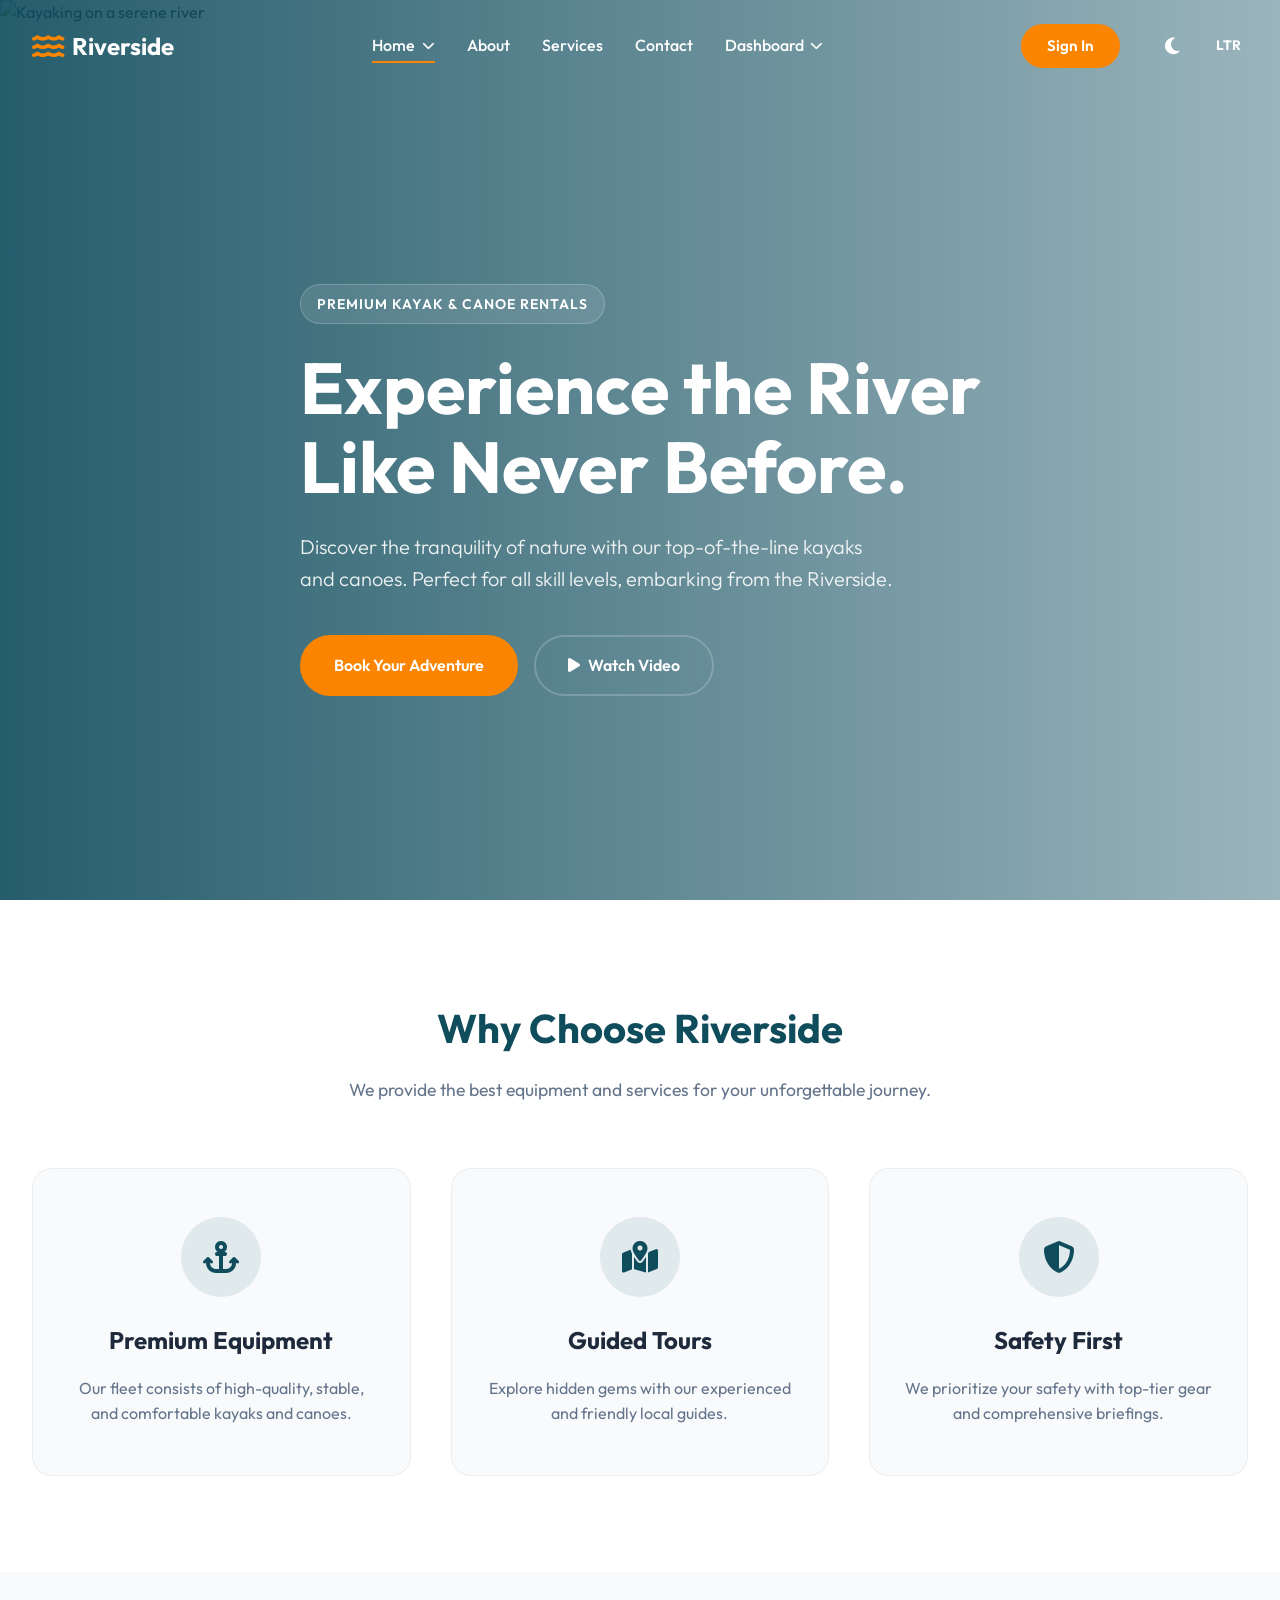
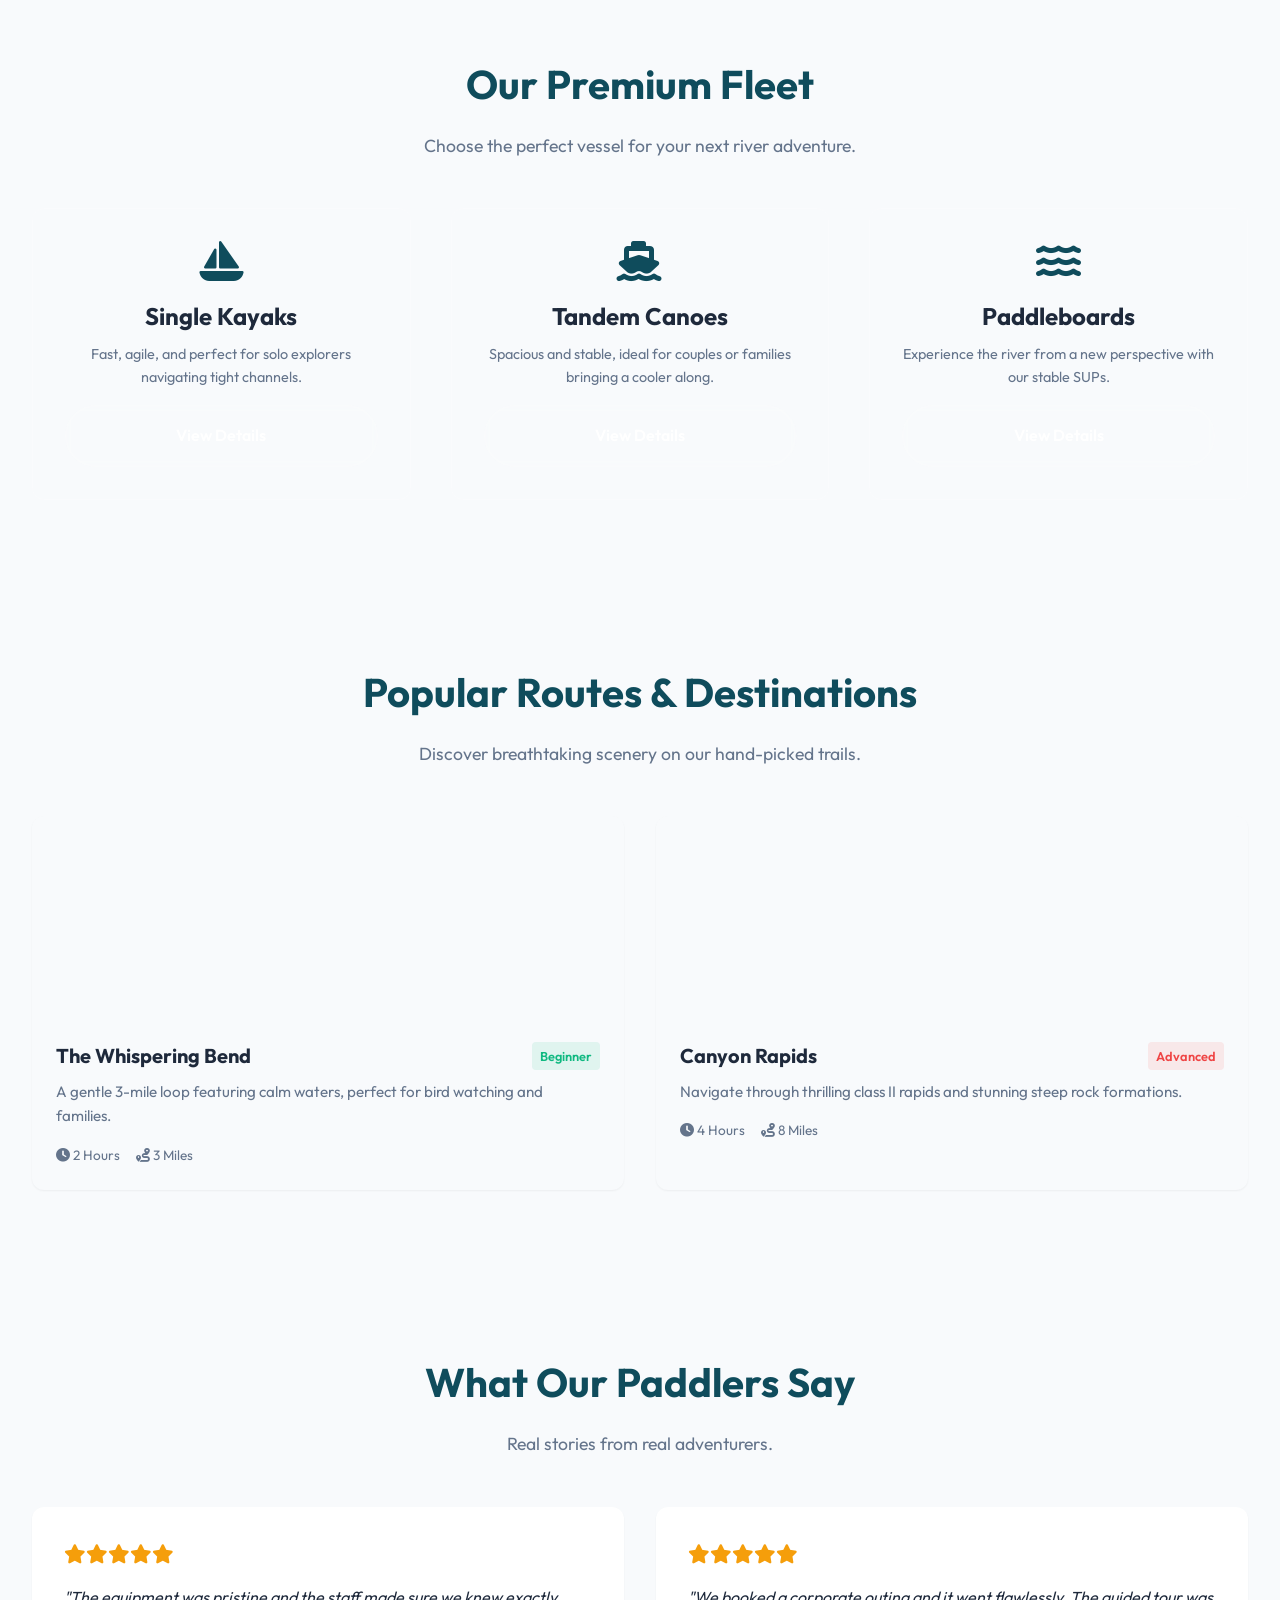
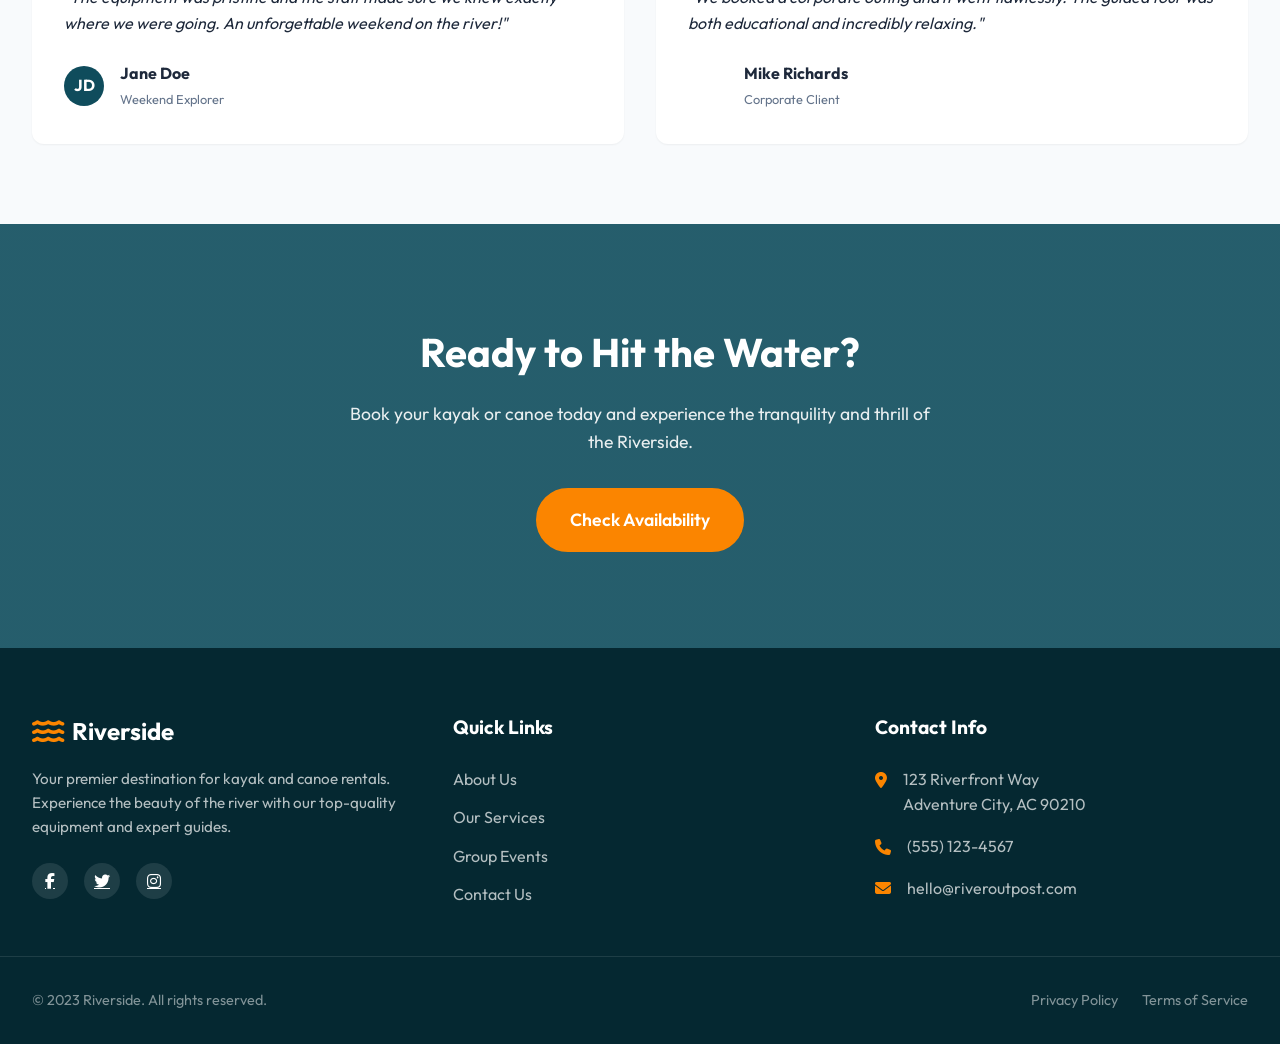
==== index.html @ c505bf32 "Initial commit: Kayak and Canoe Rental website" ====
<!DOCTYPE html>
<html lang="en" dir="ltr" data-theme="light">

<head>
    <meta charset="UTF-8">
    <link rel="icon" href="data:image/svg+xml,<svg xmlns=%22http://www.w3.org/2000/svg%22 viewBox=%220 0 100 100%22><text y=%22.9em%22 font-size=%2290%22>🌊</text></svg>">
    <meta name="viewport" content="width=device-width, initial-scale=1.0">
    <title>Kayak & Canoe Rental | Riverside</title>
    <meta name="description"
        content="Experience the river like never before. Premium kayak and canoe rentals for all skill levels at Riverside.">
    <link rel="preconnect" href="https://fonts.googleapis.com">
    <link rel="preconnect" href="https://fonts.gstatic.com" crossorigin>
    <link href="https://fonts.googleapis.com/css2?family=Outfit:wght@300;400;500;600;700&display=swap" rel="stylesheet">
    <link rel="stylesheet" href="https://cdnjs.cloudflare.com/ajax/libs/font-awesome/6.4.0/css/all.min.css">
    <link rel="stylesheet" href="styles.css">
</head>

<body>
    <header class="header">
        <div class="container header-container">
            <a href="#" class="logo">
                <i class="fa-solid fa-water"></i>
                Riverside
            </a>

            <nav class="navbar">
                <ul class="nav-list">
                    <li class="nav-item has-dropdown">
                        <a href="index.html" class="nav-link">Home <i class="fa-solid fa-chevron-down"></i></a>
                        <ul class="dropdown-menu">
                            <li><a href="index.html" class="dropdown-link">Home 1</a></li>
                            <li><a href="home2.html" class="dropdown-link">Home 2</a></li>
                        </ul>
                    </li>
                    <li class="nav-item"><a href="about.html" class="nav-link">About</a></li>
                    <li class="nav-item"><a href="services.html" class="nav-link">Services</a></li>
                    <li class="nav-item"><a href="#" class="nav-link">Contact</a></li>
                    <li class="nav-item has-dropdown">
                        <a href="#" class="nav-link">Dashboard <i class="fa-solid fa-chevron-down"></i></a>
                        <ul class="dropdown-menu">
                            <li><a href="user-dashboard.html" class="dropdown-link">User Dashboard</a></li>
                            <li><a href="admin-dashboard.html" class="dropdown-link">Admin Dashboard</a></li>
                        </ul>
                    </li>
                </ul>
            </nav>

            <div class="header-actions">
                <a href="login.html" class="btn btn-primary nav-login-btn">Sign In</a>
                <button id="theme-toggle-btn" class="icon-btn" aria-label="Toggle Theme">
                    <i class="fa-solid fa-moon"></i>
                </button>
                <button id="lang-toggle" class="icon-btn" aria-label="Toggle LTR/RTL">
                    <i class="fa-solid fa-globe"></i>
                </button>
                <button class="menu-btn" aria-label="Open menu">
                    <i class="fa-solid fa-bars"></i>
                </button>
            </div>
        </div>
    </header>

    <!-- Mobile Nav Overlay -->
    <div class="mobile-nav-overlay" id="mobile-nav-overlay">
        <ul class="mobile-nav-list">
            <li class="mobile-nav-item">
                <a href="index.html" class="mobile-nav-link">Home</a>
                <ul class="mobile-dropdown">
                    <li><a href="index.html" class="mobile-dropdown-link">Home 1</a></li>
                    <li><a href="home2.html" class="mobile-dropdown-link">Home 2</a></li>
                </ul>
            </li>
            <li class="mobile-nav-item"><a href="about.html" class="mobile-nav-link">About</a></li>
            <li class="mobile-nav-item"><a href="services.html" class="mobile-nav-link">Services</a></li>
            <li class="mobile-nav-item"><a href="contact.html" class="mobile-nav-link">Contact</a></li>
            <li class="mobile-nav-item">
                <a href="#" class="mobile-nav-link">Dashboard</a>
                <ul class="mobile-dropdown">
                    <li><a href="user-dashboard.html" class="mobile-dropdown-link">User Dashboard</a></li>
                    <li><a href="admin-dashboard.html" class="mobile-dropdown-link">Admin Dashboard</a></li>
                </ul>
            </li>
        </ul>
        <div class="mobile-nav-cta">
            <a href="login.html" class="btn btn-primary"><i class="fa-solid fa-right-to-bracket"></i> Sign In</a>
            
        </div>
    </div>

    <main>
        <section class="hero">
            <div class="hero-bg">
                <img src="https://images.unsplash.com/photo-1578940695359-2dd6aff3eb84?w=900&auto=format&fit=crop&q=60&ixlib=rb-4.1.0&ixid=M3wxMjA3fDB8MHxzZWFyY2h8Mnx8S2F5YWtpbmclMjBvbiUyMGElMjBzZXJlbmUlMjByaXZlcnxlbnwwfHwwfHx8MA%3D%3D=rb-4.0.3&auto=format&fit=crop&w=1920&q=80"
                    alt="Kayaking on a serene river">
                <div class="hero-overlay"></div>
            </div>
            <div class="container hero-content">
                <span class="badge">Premium Kayak & Canoe Rentals</span>
                <h1 class="hero-title">Experience the River<br>Like Never Before.</h1>
                <p class="hero-description">Discover the tranquility of nature with our top-of-the-line kayaks and
                    canoes. Perfect for all skill levels, embarking from the Riverside.</p>
                <div class="hero-buttons">
                    <a href="#" class="btn btn-primary">Book Your Adventure</a>
                    <a href="#" class="btn btn-secondary"><i class="fa-solid fa-play"></i> Watch Video</a>
                </div>
            </div>
        </section>

        <!-- Features/Services Section -->
        <section class="features">
            <div class="container">
                <div class="section-header">
                    <h2>Why Choose Riverside</h2>
                    <p>We provide the best equipment and services for your unforgettable journey.</p>
                </div>
                <div class="feature-grid">
                    <div class="feature-card">
                        <div class="feature-icon"><i class="fa-solid fa-anchor"></i></div>
                        <h3>Premium Equipment</h3>
                        <p>Our fleet consists of high-quality, stable, and comfortable kayaks and canoes.</p>
                    </div>
                    <div class="feature-card">
                        <div class="feature-icon"><i class="fa-solid fa-map-location-dot"></i></div>
                        <h3>Guided Tours</h3>
                        <p>Explore hidden gems with our experienced and friendly local guides.</p>
                    </div>
                    <div class="feature-card">
                        <div class="feature-icon"><i class="fa-solid fa-shield-halved"></i></div>
                        <h3>Safety First</h3>
                        <p>We prioritize your safety with top-tier gear and comprehensive briefings.</p>
                    </div>
                </div>
            </div>
        </section>

        <!-- Section 3: Fleet Showcase -->
        <section class="fleet-showcase" style="padding: 5rem 0; background-color: var(--bg-color);">
            <div class="container">
                <div class="section-header" style="text-align: center; margin-bottom: 3rem;">
                    <h2>Our Premium Fleet</h2>
                    <p style="color: var(--text-light);">Choose the perfect vessel for your next river adventure.</p>
                </div>
                <div class="feature-grid" style="grid-template-columns: repeat(auto-fit, minmax(280px, 1fr));">
                    <div class="feature-card" style="padding: 2rem; border-radius: 12px; border: 1px solid var(--glass-border); text-align: center;">
                        <i class="fa-solid fa-sailboat" style="font-size: 2.5rem; color: var(--primary-color); margin-bottom: 1rem;"></i>
                        <h3 style="margin-bottom: 0.5rem;">Single Kayaks</h3>
                        <p style="color: var(--text-light); margin-bottom: 1rem; font-size: 0.9rem;">Fast, agile, and perfect for solo explorers navigating tight channels.</p>
                        <a href="#" class="btn btn-secondary" style="width: 100%;">View Details</a>
                    </div>
                    <div class="feature-card" style="padding: 2rem; border-radius: 12px; border: 1px solid var(--glass-border); text-align: center;">
                        <i class="fa-solid fa-ship" style="font-size: 2.5rem; color: var(--primary-color); margin-bottom: 1rem;"></i>
                        <h3 style="margin-bottom: 0.5rem;">Tandem Canoes</h3>
                        <p style="color: var(--text-light); margin-bottom: 1rem; font-size: 0.9rem;">Spacious and stable, ideal for couples or families bringing a cooler along.</p>
                        <a href="#" class="btn btn-secondary" style="width: 100%;">View Details</a>
                    </div>
                    <div class="feature-card" style="padding: 2rem; border-radius: 12px; border: 1px solid var(--glass-border); text-align: center;">
                        <i class="fa-solid fa-water" style="font-size: 2.5rem; color: var(--primary-color); margin-bottom: 1rem;"></i>
                        <h3 style="margin-bottom: 0.5rem;">Paddleboards</h3>
                        <p style="color: var(--text-light); margin-bottom: 1rem; font-size: 0.9rem;">Experience the river from a new perspective with our stable SUPs.</p>
                        <a href="#" class="btn btn-secondary" style="width: 100%;">View Details</a>
                    </div>
                </div>
            </div>
        </section>

        <!-- Section 4: Popular Routes -->
        <section class="popular-routes" style="padding: 5rem 0;">
            <div class="container">
                <div class="section-header" style="text-align: center; margin-bottom: 3rem;">
                    <h2>Popular Routes & Destinations</h2>
                    <p style="color: var(--text-light);">Discover breathtaking scenery on our hand-picked trails.</p>
                </div>
                <div style="display: grid; grid-template-columns: repeat(auto-fit, minmax(300px, 1fr)); gap: 2rem;">
                    <div style="border-radius: 12px; overflow: hidden; box-shadow: var(--shadow-sm); transition: transform 0.3s; background: var(--bg-color);">
                        <div style="height: 200px; background: url('https://images.unsplash.com/photo-1501785888041-af3ef285b470?ixlib=rb-4.0.3&auto=format&fit=crop&w=800&q=80') center/cover;"></div>
                        <div style="padding: 1.5rem;">
                            <div style="display: flex; justify-content: space-between; align-items: center; margin-bottom: 0.5rem;">
                                <h3 style="font-size: 1.25rem;">The Whispering Bend</h3>
                                <span style="background: rgba(16, 185, 129, 0.1); color: #10b981; padding: 0.25rem 0.5rem; border-radius: 4px; font-size: 0.8rem; font-weight: 600;">Beginner</span>
                            </div>
                            <p style="color: var(--text-light); font-size: 0.95rem; margin-bottom: 1rem;">A gentle 3-mile loop featuring calm waters, perfect for bird watching and families.</p>
                            <div style="display: flex; gap: 1rem; font-size: 0.85rem; color: var(--text-light);">
                                <span><i class="fa-solid fa-clock"></i> 2 Hours</span>
                                <span><i class="fa-solid fa-route"></i> 3 Miles</span>
                            </div>
                        </div>
                    </div>
                    <div style="border-radius: 12px; overflow: hidden; box-shadow: var(--shadow-sm); transition: transform 0.3s; background: var(--bg-color);">
                        <div style="height: 200px; background: url('https://images.unsplash.com/photo-1544198365-f5d60b6d8190?ixlib=rb-4.0.3&auto=format&fit=crop&w=800&q=80') center/cover;"></div>
                        <div style="padding: 1.5rem;">
                            <div style="display: flex; justify-content: space-between; align-items: center; margin-bottom: 0.5rem;">
                                <h3 style="font-size: 1.25rem;">Canyon Rapids</h3>
                                <span style="background: rgba(239, 68, 68, 0.1); color: #ef4444; padding: 0.25rem 0.5rem; border-radius: 4px; font-size: 0.8rem; font-weight: 600;">Advanced</span>
                            </div>
                            <p style="color: var(--text-light); font-size: 0.95rem; margin-bottom: 1rem;">Navigate through thrilling class II rapids and stunning steep rock formations.</p>
                            <div style="display: flex; gap: 1rem; font-size: 0.85rem; color: var(--text-light);">
                                <span><i class="fa-solid fa-clock"></i> 4 Hours</span>
                                <span><i class="fa-solid fa-route"></i> 8 Miles</span>
                            </div>
                        </div>
                    </div>
                </div>
            </div>
        </section>

        <!-- Section 5: Customer Testimonials -->
        <section class="testimonials" style="padding: 5rem 0; background-color: var(--bg-color);">
            <div class="container">
                <div class="section-header" style="text-align: center; margin-bottom: 3rem;">
                    <h2>What Our Paddlers Say</h2>
                    <p style="color: var(--text-light);">Real stories from real adventurers.</p>
                </div>
                <div style="display: grid; grid-template-columns: repeat(auto-fit, minmax(300px, 1fr)); gap: 2rem;">
                    <div style="padding: 2rem; background: var(--card-bg); border-radius: 12px; box-shadow: var(--shadow-sm);">
                        <div style="color: #f59e0b; margin-bottom: 1rem; font-size: 1.2rem;">
                            <i class="fa-solid fa-star"></i><i class="fa-solid fa-star"></i><i class="fa-solid fa-star"></i><i class="fa-solid fa-star"></i><i class="fa-solid fa-star"></i>
                        </div>
                        <p style="font-style: italic; color: var(--text-dark); margin-bottom: 1.5rem;">"The equipment was pristine and the staff made sure we knew exactly where we were going. An unforgettable weekend on the river!"</p>
                        <div style="display: flex; align-items: center; gap: 1rem;">
                            <div style="width: 40px; height: 40px; border-radius: 50%; background: var(--primary-color); display: flex; align-items: center; justify-content: center; color: white; font-weight: bold;">JD</div>
                            <div>
                                <h4 style="font-size: 1rem; margin: 0;">Jane Doe</h4>
                                <span style="font-size: 0.8rem; color: var(--text-light);">Weekend Explorer</span>
                            </div>
                        </div>
                    </div>
                    <div style="padding: 2rem; background: var(--card-bg); border-radius: 12px; box-shadow: var(--shadow-sm);">
                        <div style="color: #f59e0b; margin-bottom: 1rem; font-size: 1.2rem;">
                            <i class="fa-solid fa-star"></i><i class="fa-solid fa-star"></i><i class="fa-solid fa-star"></i><i class="fa-solid fa-star"></i><i class="fa-solid fa-star"></i>
                        </div>
                        <p style="font-style: italic; color: var(--text-dark); margin-bottom: 1.5rem;">"We booked a corporate outing and it went flawlessly. The guided tour was both educational and incredibly relaxing."</p>
                        <div style="display: flex; align-items: center; gap: 1rem;">
                            <div style="width: 40px; height: 40px; border-radius: 50%; background: var(--secondary-color); display: flex; align-items: center; justify-content: center; color: white; font-weight: bold;">MR</div>
                            <div>
                                <h4 style="font-size: 1rem; margin: 0;">Mike Richards</h4>
                                <span style="font-size: 0.8rem; color: var(--text-light);">Corporate Client</span>
                            </div>
                        </div>
                    </div>
                </div>
            </div>
        </section>

        <!-- Section 6: Final CTA -->
        <section class="final-cta" style="padding: 6rem 0; text-align: center; background: linear-gradient(rgba(15, 76, 92, 0.9), rgba(15, 76, 92, 0.9)), url('https://images.unsplash.com/photo-1544252636-23b56f2eabcb?ixlib=rb-4.0.3') center/cover; color: white;">
            <div class="container">
                <h2 style="font-size: 2.5rem; margin-bottom: 1rem; color: white;">Ready to Hit the Water?</h2>
                <p style="font-size: 1.1rem; opacity: 0.9; margin-bottom: 2rem; max-width: 600px; margin-left: auto; margin-right: auto;">Book your kayak or canoe today and experience the tranquility and thrill of the Riverside.</p>
                <a href="#" class="btn btn-primary" style="font-size: 1.1rem; padding: 1rem 2rem;">Check Availability</a>
            </div>
        </section>
    </main>

    <!-- Footer -->
    <footer style="background-color: var(--primary-dark); color: var(--white); padding: 4rem 0 2rem; margin-top: auto;">
        <div class="container" style="display: grid; grid-template-columns: repeat(auto-fit, minmax(250px, 1fr)); gap: 3rem; margin-bottom: 3rem;">
            <div>
                <a href="index.html" class="logo" style="color: var(--white); margin-bottom: 1rem; display: inline-flex;">
                    <i class="fa-solid fa-water"></i>
                    Riverside
                </a>
                <p style="color: rgba(255,255,255,0.7); font-size: 0.95rem; margin-bottom: 1.5rem; line-height: 1.6;">Your premier destination for kayak and canoe rentals. Experience the beauty of the river with our top-quality equipment and expert guides.</p>
                <div style="display: flex; gap: 1rem;">
                    <a href="#" style="color: var(--white); width: 36px; height: 36px; border-radius: 50%; background: rgba(255,255,255,0.1); display: flex; align-items: center; justify-content: center; transition: all 0.3s;"><i class="fa-brands fa-facebook-f"></i></a>
                    <a href="#" style="color: var(--white); width: 36px; height: 36px; border-radius: 50%; background: rgba(255,255,255,0.1); display: flex; align-items: center; justify-content: center; transition: all 0.3s;"><i class="fa-brands fa-twitter"></i></a>
                    <a href="#" style="color: var(--white); width: 36px; height: 36px; border-radius: 50%; background: rgba(255,255,255,0.1); display: flex; align-items: center; justify-content: center; transition: all 0.3s;"><i class="fa-brands fa-instagram"></i></a>
                </div>
            </div>
            
            <div>
                <h4 style="font-size: 1.2rem; margin-bottom: 1.5rem; color: var(--white);">Quick Links</h4>
                <ul style="list-style: none; padding: 0; margin: 0; display: flex; flex-direction: column; gap: 0.8rem;">
                    <li><a href="about.html" style="color: rgba(255,255,255,0.7); text-decoration: none; transition: color 0.3s;">About Us</a></li>
                    <li><a href="services.html" style="color: rgba(255,255,255,0.7); text-decoration: none; transition: color 0.3s;">Our Services</a></li>
                    <li><a href="home2.html" style="color: rgba(255,255,255,0.7); text-decoration: none; transition: color 0.3s;">Group Events</a></li>
                    <li><a href="contact.html" style="color: rgba(255,255,255,0.7); text-decoration: none; transition: color 0.3s;">Contact Us</a></li>
                </ul>
            </div>
            
            <div>
                <h4 style="font-size: 1.2rem; margin-bottom: 1.5rem; color: var(--white);">Contact Info</h4>
                <ul style="list-style: none; padding: 0; margin: 0; display: flex; flex-direction: column; gap: 1rem;">
                    <li style="display: flex; gap: 1rem; color: rgba(255,255,255,0.7); align-items: flex-start;">
                        <i class="fa-solid fa-location-dot" style="margin-top: 0.3rem; color: var(--accent-color);"></i>
                        <span>123 Riverfront Way<br>Adventure City, AC 90210</span>
                    </li>
                    <li style="display: flex; gap: 1rem; color: rgba(255,255,255,0.7); align-items: center;">
                        <i class="fa-solid fa-phone" style="color: var(--accent-color);"></i>
                        <span>(555) 123-4567</span>
                    </li>
                    <li style="display: flex; gap: 1rem; color: rgba(255,255,255,0.7); align-items: center;">
                        <i class="fa-solid fa-envelope" style="color: var(--accent-color);"></i>
                        <span>hello@riveroutpost.com</span>
                    </li>
                </ul>
            </div>
        </div>
        
        <div style="border-top: 1px solid rgba(255,255,255,0.1); padding-top: 2rem; text-align: center; color: rgba(255,255,255,0.5); font-size: 0.9rem;">
            <div class="container" style="display: flex; flex-wrap: wrap; justify-content: space-between; align-items: center; gap: 1rem;">
                <p style="margin: 0;">&copy; 2023 Riverside. All rights reserved.</p>
                <div style="display: flex; gap: 1.5rem;">
                    <a href="#" style="color: rgba(255,255,255,0.5); text-decoration: none;">Privacy Policy</a>
                    <a href="#" style="color: rgba(255,255,255,0.5); text-decoration: none;">Terms of Service</a>
                </div>
            </div>
        </div>
    </footer>

    <script src="script.js"></script>
</body>

</html>
---- styles.css ----
:root {
    --primary-color: #0f4c5c;
    --primary-dark: #052831;
    --primary-light: #16697a;
    --accent-color: #fb8500;
    --accent-hover: #ffb703;
    --text-dark: #1e293b;
    --text-light: #64748b;
    --bg-color: #f8fafc;
    --card-bg: #ffffff;
    --white: #ffffff;
    --glass-bg: rgba(255, 255, 255, 0.1);
    --glass-border: rgba(255, 255, 255, 0.2);
    --shadow-sm: 0 1px 2px 0 rgba(0, 0, 0, 0.05);
    --shadow-md: 0 4px 6px -1px rgba(0, 0, 0, 0.1), 0 2px 4px -1px rgba(0, 0, 0, 0.06);
    --shadow-lg: 0 10px 15px -3px rgba(0, 0, 0, 0.1), 0 4px 6px -2px rgba(0, 0, 0, 0.05);
    --transition: all 0.3s cubic-bezier(0.4, 0, 0.2, 1);
}

[data-theme="dark"] {
    --primary-color: #0a192f;
    --primary-dark: #061021;
    --primary-light: #112240;
    --accent-color: #fb8500;
    --accent-hover: #ffb703;
    --text-dark: #ccd6f6;
    --text-light: #8892b0;
    --bg-color: #020c1b;
    --card-bg: #112240;
    --white: #ffffff;
    --glass-bg: rgba(255, 255, 255, 0.1);
    --glass-border: rgba(255, 255, 255, 0.2);
    --shadow-sm: 0 1px 2px 0 rgba(0, 0, 0, 0.5);
    --shadow-md: 0 4px 6px -1px rgba(0, 0, 0, 0.6), 0 2px 4px -1px rgba(0, 0, 0, 0.4);
    --shadow-lg: 0 10px 15px -3px rgba(0, 0, 0, 0.6), 0 4px 6px -2px rgba(0, 0, 0, 0.5);
}

[data-theme="dark"] .btn-primary,
[data-theme="dark"] .btn-secondary,
[data-theme="dark"] .hero h1,
[data-theme="dark"] .hero p,
[data-theme="dark"] .logo,
[data-theme="dark"] .icon-btn,
[data-theme="dark"] .menu-btn,
[data-theme="dark"] .header.scrolled .logo,
[data-theme="dark"] .dash-sidebar .logo,
[data-theme="dark"] footer,
[data-theme="dark"] footer * {
    color: #ffffff !important;
}

[data-theme="dark"] .logo i {
    color: var(--accent-color) !important;
}

[data-theme="dark"] .btn-primary {
    background-color: var(--accent-color);
    border-color: var(--accent-color);
}

[data-theme="dark"] .dash-nav-link.active,
[data-theme="dark"] .dash-nav-link:hover {
    color: #ffffff;
}

[data-theme="dark"] input,
[data-theme="dark"] select,
[data-theme="dark"] textarea {
    background-color: #020c1b;
    color: #ccd6f6;
    border: 1px solid rgba(255, 255, 255, 0.1);
}

[data-theme="dark"] h1,
[data-theme="dark"] h2,
[data-theme="dark"] h3,
[data-theme="dark"] h4,
[data-theme="dark"] h5,
[data-theme="dark"] h6 {
    color: #ffffff !important;
}

[data-theme="dark"] .header.scrolled,
[data-theme="dark"] .header.dash-header {
    background: var(--card-bg);
    border-bottom: 1px solid var(--glass-border);
}

[data-theme="dark"] .header.scrolled .nav-link,
[data-theme="dark"] .header.scrolled .icon-btn,
[data-theme="dark"] .header.scrolled .menu-btn,
[data-theme="dark"] .header.dash-header .icon-btn,
[data-theme="dark"] .header.dash-header .menu-btn {
    color: var(--text-dark);
}

[data-theme="dark"] .dropdown-menu {
    background: #112240;
    border: 1px solid rgba(255, 255, 255, 0.1);
}

[data-theme="dark"] .dropdown-link {
    color: #ccd6f6;
}

[data-theme="dark"] .dropdown-link:hover,
[data-theme="dark"] .dropdown-link.active {
    background-color: rgba(255, 255, 255, 0.1);
    color: #ffffff;
}

[data-theme="dark"] .mobile-nav-overlay {
    background-color: rgba(2, 12, 27, 0.98);
}

[data-theme="dark"] .dash-sidebar {
    background-color: #112240;
    border-right: 1px solid rgba(255, 255, 255, 0.1);
}

[data-theme="dark"] .dash-nav-link {
    color: #8892b0;
}

[data-theme="dark"] .dash-card {
    border-color: rgba(255, 255, 255, 0.1);
}

/* ---- Dark mode contrast fixes ---- */

/* Sidebar nav links: boost from #8892b0 to a more legible #a8b4cc */
[data-theme="dark"] .dash-nav-link {
    color: #a8b4cc;
}

/* KPI header labels and trend text: boost from #8892b0 */
[data-theme="dark"] .kpi-header {
    color: #a8b4cc;
}
[data-theme="dark"] .kpi-trend {
    color: #a8b4cc;
}

/* Badges: stronger background + bolder text colour in dark */
[data-theme="dark"] .badge-success {
    background: rgba(16, 185, 129, 0.2);
    color: #34d399;   /* lighter emerald for better contrast on #112240 */
}
[data-theme="dark"] .badge-warning {
    background: rgba(245, 158, 11, 0.2);
    color: #fbbf24;   /* lighter amber */
}

/* Table header text: boost from #8892b0 */
[data-theme="dark"] .dash-table th {
    color: #a8b4cc;
    background-color: rgba(255, 255, 255, 0.06);
}

/* Table cell text: ensure body cells are clearly legible */
[data-theme="dark"] .dash-table td {
    color: #ccd6f6;
}

/* Card header divider border: invisible rgba(0,0,0,0.05) → visible */
[data-theme="dark"] .dash-card-header {
    border-bottom-color: rgba(255, 255, 255, 0.12);
}

/* Dash card title in dark */
[data-theme="dark"] .dash-card-title {
    color: #ccd6f6;
}

/* btn-secondary border in dash-wrapper (currently rgba(0,0,0,0.2) = invisible) */
[data-theme="dark"] .dash-wrapper .btn-secondary {
    color: #ccd6f6 !important;
    border-color: rgba(255, 255, 255, 0.3) !important;
}

/* Input borders: make them more visible */
[data-theme="dark"] input,
[data-theme="dark"] select,
[data-theme="dark"] textarea {
    border-color: rgba(255, 255, 255, 0.2) !important;
}
[data-theme="dark"] input::placeholder {
    color: #6b7fa3;
}

/* KPI icon backgrounds: boost so icon colour pops in dark */
[data-theme="dark"] .kpi-icon.blue  { background: rgba(14, 165, 233, 0.2); }
[data-theme="dark"] .kpi-icon.green { background: rgba(16, 185, 129, 0.2); }
[data-theme="dark"] .kpi-icon.orange{ background: rgba(245, 158, 11, 0.2); }
[data-theme="dark"] .kpi-icon.red   { background: rgba(239, 68, 68,  0.2); }

/* Progress track: make it slightly more visible in dark */
[data-theme="dark"] .dash-progress-track {
    background: rgba(255, 255, 255, 0.15);
}

/* Mobile nav overlay links: boost contrast */
[data-theme="dark"] .mobile-nav-link {
    color: #ccd6f6;
}

/* -------------------------------------------------------
   FIX: "Update Status", "Log Maintenance", "View PDF",
   "On Water", section h4 labels, etc. all use
   color: var(--primary-color) inline. In dark mode,
   --primary-color = #0a192f which is near-invisible
   against #112240 card backgrounds.
   Override all such elements inside the dash-wrapper.
   ------------------------------------------------------- */
[data-theme="dark"] .dash-wrapper a[style*="primary-color"],
[data-theme="dark"] .dash-wrapper span[style*="primary-color"],
[data-theme="dark"] .dash-wrapper h4[style*="primary-color"] {
    color: var(--accent-color) !important;
}

/* Also target the "On Water" span which uses --primary-color */
[data-theme="dark"] .dash-table td span[style*="primary-color"] {
    color: #fb8500 !important;
}

/* Fix inventory progress bar fills: background: var(--primary-color)
   becomes #0a192f in dark mode (invisible). Use accent orange instead. */
[data-theme="dark"] .dash-wrapper div[style*="background: var(--primary-color)"] {
    background: var(--accent-color) !important;
}

/* Fix hardcoded #cbd5e1 progress track colour (light grey, invisible in dark) */
[data-theme="dark"] .dash-wrapper div[style*="background: #cbd5e1"] {
    background: rgba(255, 255, 255, 0.15) !important;
}

[data-theme="dark"] .feature-icon {
    background-color: rgba(255, 255, 255, 0.1);
    color: #fb8500;
}

[data-theme="dark"] .feature-card i.fa-solid {
    color: var(--accent-color) !important;
}

[data-theme="dark"] .btn-secondary {
    border-color: rgba(255, 255, 255, 0.5) !important;
}

[data-theme="dark"] .btn-secondary:hover {
    background-color: rgba(255, 255, 255, 0.1) !important;
    border-color: #ffffff !important;
}

[data-theme="dark"] .nav-link {
    color: #ffffff;
}

* {
    margin: 0;
    padding: 0;
    box-sizing: border-box;
    outline: 1px solid transparent;
}

body {
    font-family: 'Outfit', sans-serif;
    background-color: var(--bg-color);
    color: var(--text-dark);
    line-height: 1.6;
    overflow-x: hidden;
}

/* RTL Support */
html[dir="rtl"] {
    text-align: right;
}

html[dir="rtl"] .nav-list {
    flex-direction: row-reverse;
}

html[dir="rtl"] .header-actions {
    margin-left: 0;
    margin-right: auto;
}

html[dir="rtl"] .logo i {
    margin-right: 0;
    margin-left: 0.5rem;
}

html[dir="rtl"] .nav-link i {
    margin-left: 0;
    margin-right: 0.4rem;
}

/* Container */
.container {
    max-width: 1280px;
    margin: 0 auto;
    padding: 0 2rem;
}

/* Header & Navigation */
.header {
    position: fixed;
    top: 0;
    left: 0;
    width: 100%;
    z-index: 1000;
    transition: var(--transition);
    padding: 1.5rem 0;
}

.header.scrolled {
    background: rgba(255, 255, 255, 0.95);
    backdrop-filter: blur(10px);
    padding: 1rem 0;
    box-shadow: var(--shadow-sm);
}

.header.scrolled .logo,
.header.scrolled .nav-link,
.header.scrolled .icon-btn,
.header.scrolled .menu-btn {
    color: var(--text-dark);
}

.header-alt .logo,
.header-alt .nav-link,
.header-alt .icon-btn,
.header-alt .menu-btn {
    color: var(--text-dark);
}

.header.dash-header {
    background: rgba(255, 255, 255, 0.95);
    backdrop-filter: blur(10px);
    box-shadow: var(--shadow-sm);
    padding: 1rem 0;
}

.header.dash-header .logo,
.header.dash-header .icon-btn,
.header.dash-header .menu-btn {
    color: var(--text-dark);
}

.header-container {
    display: flex;
    align-items: center;
    justify-content: space-between;
}

.dash-header-container {
    display: flex;
    align-items: center;
    justify-content: space-between;
    padding: 0 2rem;
    width: 100%;
}

.logo {
    display: flex;
    align-items: center;
    gap: 0.5rem;
    font-size: 1.5rem;
    font-weight: 700;
    color: var(--white);
    text-decoration: none;
    transition: var(--transition);
}

.logo i {
    color: var(--accent-color);
    font-size: 1.8rem;
}

.navbar {
    display: flex;
    align-items: center;
}

.nav-list {
    display: flex;
    gap: 2rem;
    list-style: none;
}

.nav-link {
    color: var(--white);
    text-decoration: none;
    font-weight: 500;
    font-size: 1rem;
    transition: var(--transition);
    display: flex;
    align-items: center;
    gap: 0.4rem;
    position: relative;
}

.nav-link::after {
    content: '';
    position: absolute;
    bottom: -4px;
    left: 0;
    width: 0;
    height: 2px;
    background-color: var(--accent-color);
    transition: var(--transition);
}

.nav-link:hover::after,
.nav-link.active::after {
    width: 100%;
}

.nav-link i {
    font-size: 0.8rem;
}

/* Dropdown */
.has-dropdown {
    position: relative;
}

.dropdown-menu {
    position: absolute;
    top: 100%;
    left: 0;
    background: var(--card-bg);
    min-width: 220px;
    border-radius: 12px;
    box-shadow: var(--shadow-lg);
    opacity: 0;
    visibility: hidden;
    transform: translateY(10px);
    transition: var(--transition);
    list-style: none;
    padding: 0.5rem 0;
    margin-top: 1rem;
}

.has-dropdown:hover .dropdown-menu,
.has-dropdown.active .dropdown-menu {
    opacity: 1;
    visibility: visible;
    transform: translateY(0);
}

.dropdown-menu::before {
    content: '';
    position: absolute;
    top: -1.2rem;
    left: 0;
    right: 0;
    height: 1.2rem;
    background: transparent;
}

.dropdown-link {
    display: block;
    padding: 0.8rem 1.5rem;
    color: var(--text-dark);
    text-decoration: none;
    font-weight: 500;
    transition: var(--transition);
}

.dropdown-link:hover, .dropdown-link.active {
    background-color: rgba(15, 76, 92, 0.05);
    color: var(--primary-color);
    padding-left: 1.8rem;
}

html[dir="rtl"] .has-dropdown:hover .dropdown-link:hover,
html[dir="rtl"] .has-dropdown:hover .dropdown-link.active {
    padding-left: 1.5rem;
    padding-right: 1.8rem;
}

html[dir="rtl"] .dropdown-menu {
    left: auto;
    right: 0;
}

/* Header Actions */
.header-actions {
    display: flex;
    align-items: center;
    gap: 1rem;
}

.icon-btn {
    background: transparent;
    border: none;
    color: var(--white);
    font-size: 1.2rem;
    cursor: pointer;
    transition: var(--transition);
    width: 40px;
    height: 40px;
    border-radius: 50%;
    display: inline-flex;
    align-items: center;
    justify-content: center;
    margin: 0;
    padding: 0;
    line-height: 1;
    vertical-align: middle;
}

.icon-btn i,
.icon-btn span {
    display: inline-flex;
    align-items: center;
    justify-content: center;
    line-height: 1;
}

.icon-btn:hover {
    background: rgba(255, 255, 255, 0.2);
    transform: rotate(15deg);
}

.header.scrolled .icon-btn:hover {
    background: rgba(0, 0, 0, 0.05);
}

.menu-btn {
    display: none;
    background: transparent;
    border: none;
    color: var(--white);
    font-size: 1.5rem;
    cursor: pointer;
}

/* Hero Section */
.hero {
    position: relative;
    min-height: 100vh;
    display: flex;
    align-items: center;
    padding-top: 80px;
}

.hero-bg {
    position: absolute;
    top: 0;
    left: 0;
    width: 100%;
    height: 100%;
    z-index: -1;
}

.hero-bg img {
    width: 100%;
    height: 100%;
    object-fit: cover;
}

.hero-overlay {
    position: absolute;
    top: 0;
    left: 0;
    width: 100%;
    height: 100%;
    background: linear-gradient(to right, rgba(15, 76, 92, 0.9), rgba(15, 76, 92, 0.4));
}

html[dir="rtl"] .hero-overlay {
    background: linear-gradient(to left, rgba(15, 76, 92, 0.9), rgba(15, 76, 92, 0.4));
}

.hero-content {
    max-width: 800px;
    color: var(--white);
}

.badge {
    display: inline-block;
    padding: 0.5rem 1rem;
    background: var(--glass-bg);
    border: 1px solid var(--glass-border);
    border-radius: 50px;
    font-size: 0.875rem;
    font-weight: 600;
    letter-spacing: 1px;
    text-transform: uppercase;
    margin-bottom: 1.5rem;
    backdrop-filter: blur(4px);
}

.hero-title {
    font-size: 4.5rem;
    font-weight: 700;
    line-height: 1.1;
    margin-bottom: 1.5rem;
    animation: fadeInUp 1s ease;
}

.hero-description {
    font-size: 1.25rem;
    font-weight: 300;
    margin-bottom: 2.5rem;
    opacity: 0.9;
    max-width: 600px;
    animation: fadeInUp 1s ease 0.2s;
    animation-fill-mode: backwards;
}

.hero-buttons {
    display: flex;
    gap: 1rem;
    animation: fadeInUp 1s ease 0.4s;
    animation-fill-mode: backwards;
}

.btn {
    display: inline-flex;
    align-items: center;
    justify-content: center;
    padding: 1rem 2rem;
    border-radius: 50px;
    font-weight: 600;
    text-decoration: none;
    transition: var(--transition);
    gap: 0.5rem;
}

.btn-primary {
    background-color: var(--accent-color);
    color: var(--white);
    border: 2px solid var(--accent-color);
}

.btn-primary:hover {
    background-color: var(--accent-hover);
    border-color: var(--accent-hover);
    transform: translateY(-2px);
    box-shadow: 0 10px 20px rgba(251, 133, 0, 0.3);
}

.btn-secondary {
    background-color: transparent;
    color: var(--white);
    border: 2px solid var(--glass-border);
    backdrop-filter: blur(4px);
}

.btn-secondary:hover {
    background-color: var(--card-bg);
    color: var(--primary-color);
    border-color: var(--white);
    transform: translateY(-2px);
}

/* Features */
.features {
    padding: 6rem 0;
    background: var(--card-bg);
}

.section-header {
    text-align: center;
    margin-bottom: 4rem;
}

.section-header h2 {
    font-size: 2.5rem;
    color: var(--primary-color);
    margin-bottom: 1rem;
}

.section-header p {
    color: var(--text-light);
    font-size: 1.1rem;
    max-width: 600px;
    margin: 0 auto;
}

.feature-grid {
    display: grid;
    grid-template-columns: repeat(auto-fit, minmax(300px, 1fr));
    gap: 2.5rem;
}

@media (min-width: 769px) and (max-width: 1024px) {
    .feature-grid {
        grid-template-columns: repeat(2, 1fr) !important;
    }
    .feature-grid .feature-card:last-child {
        grid-column: span 2;
        justify-self: center;
        max-width: calc(50% - 1.25rem);
        width: 100%;
    }
}

.feature-card {
    background: var(--bg-color);
    padding: 3rem 2rem;
    border-radius: 20px;
    text-align: center;
    transition: var(--transition);
    border: 1px solid rgba(0, 0, 0, 0.05);
}

.feature-card:hover {
    transform: translateY(-10px);
    box-shadow: var(--shadow-lg);
    background: var(--card-bg);
}

.feature-icon {
    width: 80px;
    height: 80px;
    background: rgba(15, 76, 92, 0.1);
    color: var(--primary-color);
    border-radius: 50%;
    display: flex;
    align-items: center;
    justify-content: center;
    font-size: 2rem;
    margin: 0 auto 1.5rem;
    transition: var(--transition);
}

.feature-card:hover .feature-icon {
    background: var(--primary-color);
    color: var(--white);
}

.feature-card h3 {
    font-size: 1.5rem;
    margin-bottom: 1rem;
    color: var(--text-dark);
}

.feature-card p {
    color: var(--text-light);
}

/* Animations */
@keyframes fadeInUp {
    from {
        opacity: 0;
        transform: translateY(20px);
    }

    to {
        opacity: 1;
        transform: translateY(0);
    }
}

/* Responsive */
@media (max-width: 768px) {
    .nav-list {
        display: none;
    }

    .menu-btn {
        display: block;
    }
}

@media (max-width: 992px) {
    .hero-title {
        font-size: 3.5rem;
    }
}

@media (max-width: 768px) {
    .container, .dash-header-container {
        padding: 0 1rem;
    }

    .header-actions {
        gap: 0.5rem;
    }

    .hero-title {
        font-size: 2.5rem;
    }

    .hero-buttons {
        flex-direction: column;
    }

    .dash-content {
        padding: 1rem;
    }

    .dash-card {
        padding: 1rem;
    }

    .expedition-auth-panel {
        padding: 2rem 1.5rem;
    }

    .expedition-auth-logo {
        margin-top: 3rem;
    }

    .hero-split-grid,
    .feature-grid,
    .dash-kpi-grid,
    .dash-bento-grid,
    [style*="grid-template-columns"] {
        grid-template-columns: 1fr !important;
    }

    .dash-table-wrapper {
        overflow-x: auto;
        -webkit-overflow-scrolling: touch;
        width: 100%;
        min-width: 0;
    }
}

.elapsed-time-display {
    font-size: 3rem;
}

@media (max-width: 360px) {
    .elapsed-time-display {
        font-size: 2.25rem;
    }
    .container,
    .dash-header-container {
        padding: 0 0.75rem;
    }
    .dash-content {
        padding: 0.75rem;
    }
    .dash-card {
        padding: 0.875rem;
    }
    .dash-page-title h1 {
        font-size: 1.4rem;
    }
    .dash-page-title h2 {
        font-size: 1.2rem;
    }
    .logo {
        font-size: 1.2rem;
    }
    .logo i {
        font-size: 1.4rem;
    }
    .icon-btn, .menu-btn {
        width: 36px;
        height: 36px;
        font-size: 0.9rem;
    }
    .header-actions {
        gap: 0.25rem;
    }
    .kpi-value {
        font-size: 1.75rem;
    }
}

/* Home 2 Hero Split Layout */
.hero-split {
    background: var(--card-bg);
    padding-top: 100px;
    /* Offset for header */
}

.hero-split-grid {
    display: grid;
    grid-template-columns: 1fr 1fr;
    gap: 4rem;
    align-items: center;
    min-height: calc(100vh - 100px);
}

.badge-dark {
    background: rgba(15, 76, 92, 0.1);
    color: var(--primary-color);
    border-color: rgba(15, 76, 92, 0.2);
}

[data-theme="dark"] .badge-dark {
    color: var(--accent-color);
    background: rgba(251, 133, 0, 0.1);
    border-color: rgba(251, 133, 0, 0.2);
}

.hero-title-dark {
    color: var(--text-dark);
}

.hero-description-dark {
    color: var(--text-light);
}

.btn-outline-dark {
    background-color: transparent;
    color: var(--text-dark);
    border: 2px solid var(--text-dark);
}

.btn-outline-dark:hover {
    background-color: var(--text-dark);
    color: var(--white);
    transform: translateY(-2px);
}

.hero-split-image {
    position: relative;
    height: 100%;
    min-height: 500px;
}

.image-wrapper {
    position: relative;
    width: 100%;
    height: 100%;
    border-radius: 20px;
    overflow: hidden;
    box-shadow: var(--shadow-lg);
}

.image-wrapper img {
    width: 100%;
    height: 100%;
    object-fit: cover;
}

.floating-card {
    position: absolute;
    bottom: -20px;
    left: -20px;
    background: var(--card-bg);
    padding: 1.5rem;
    border-radius: 16px;
    box-shadow: var(--shadow-lg);
    display: flex;
    align-items: center;
    gap: 1rem;
    animation: fadeInUp 1s ease 0.6s backwards;
}

.floating-card i {
    color: #fb8500;
    font-size: 2rem;
}

.floating-card strong {
    display: block;
    color: var(--text-dark);
    font-size: 1.2rem;
}

.floating-card span {
    color: var(--text-light);
    font-size: 0.9rem;
}

html[dir="rtl"] .floating-card {
    left: auto;
    right: -20px;
}

/* Home 2 Feature Card Extensions */
.bg-light {
    background-color: var(--bg-color);
}

.features.bg-light .feature-card {
    background: var(--card-bg);
    padding: 0;
    overflow: hidden;
}

.card-img {
    width: 100%;
    height: 250px;
    object-fit: cover;
}

.card-content {
    padding: 2rem;
    text-align: left;
}

html[dir="rtl"] .card-content {
    text-align: right;
}

.price {
    display: inline-block;
    margin-top: 1rem;
    font-size: 1.25rem;
    font-weight: 700;
    color: var(--primary-color);
}

[data-theme="dark"] .price {
    color: var(--accent-color);
}

.pricing-card {
    background: var(--card-bg);
    border-radius: 12px;
    padding: 2.5rem;
    text-align: center;
    border: 1px solid var(--glass-border);
    box-shadow: var(--shadow-sm);
}

.pricing-card-popular {
    background: var(--card-bg);
    border-radius: 12px;
    padding: 2.5rem;
    text-align: center;
    border: 2px solid var(--primary-color);
    box-shadow: 0 10px 25px rgba(15, 76, 92, 0.15);
    position: relative;
}

[data-theme="dark"] .pricing-card-popular {
    border-color: var(--accent-color);
    box-shadow: 0 10px 25px rgba(251, 133, 0, 0.15);
}

.season-price {
    font-size: 2.5rem;
    font-weight: 700;
    color: var(--primary-color);
    margin-bottom: 1.5rem;
}

[data-theme="dark"] .season-price {
    color: var(--accent-color);
}

@media (max-width: 992px) {
    .hero-split-grid {
        grid-template-columns: 1fr;
        gap: 2rem;
        padding: 2rem 0;
    }

    .hero-split-image {
        min-height: 400px;
    }

    .floating-card {
        bottom: 20px;
        left: 20px;
    }

    html[dir="rtl"] .floating-card {
        left: auto;
        right: 20px;
    }
}

/* About Page Styles */
.page-header {
    position: relative;
    padding: 150px 0 80px;
    text-align: center;
    color: var(--white);
    min-height: 400px;
    display: flex;
    align-items: center;
    justify-content: center;
}

.page-header-bg {
    position: absolute;
    top: 0;
    left: 0;
    width: 100%;
    height: 100%;
    z-index: -1;
}

.page-header-bg img {
    width: 100%;
    height: 100%;
    object-fit: cover;
}

.page-header-overlay {
    position: absolute;
    top: 0;
    left: 0;
    width: 100%;
    height: 100%;
    background: rgba(15, 76, 92, 0.8);
}

.page-header-content {
    position: relative;
    z-index: 1;
}

.page-header-content h1 {
    font-size: 3.5rem;
    font-weight: 700;
    margin-bottom: 1rem;
    animation: fadeInUp 0.8s ease;
}

.page-header-content p {
    font-size: 1.2rem;
    opacity: 0.9;
    max-width: 600px;
    margin: 0 auto;
    animation: fadeInUp 0.8s ease 0.2s backwards;
}

.about-story {
    padding: 6rem 0;
    background: var(--card-bg);
}

.story-grid {
    display: grid;
    grid-template-columns: 1fr 1fr;
    gap: 4rem;
    align-items: center;
}

.story-image {
    position: relative;
    border-radius: 20px;
    overflow: hidden;
    box-shadow: var(--shadow-lg);
}

.story-image img {
    width: 100%;
    display: block;
    object-fit: cover;
}

.experience-badge {
    position: absolute;
    bottom: 2rem;
    right: -2rem;
    background: var(--accent-color);
    color: var(--white);
    padding: 1.5rem;
    border-radius: 16px;
    text-align: center;
    box-shadow: var(--shadow-lg);
    z-index: 2;
}

html[dir="rtl"] .experience-badge {
    right: auto;
    left: -2rem;
}

.experience-badge strong {
    display: block;
    font-size: 2.5rem;
    line-height: 1;
    margin-bottom: 0.5rem;
}

.story-text h2 {
    font-size: 2.5rem;
    color: var(--primary-color);
    margin-bottom: 0.5rem;
}

.story-text .subtitle {
    font-size: 1.2rem;
    color: var(--text-light);
    font-weight: 400;
    margin-bottom: 2rem;
}

.story-text p {
    margin-bottom: 1.5rem;
    color: var(--text-dark);
}

.check-list {
    list-style: none;
    margin-top: 2rem;
}

.check-list li {
    display: flex;
    align-items: center;
    gap: 1rem;
    margin-bottom: 1rem;
    font-weight: 500;
}

.check-list i {
    color: var(--accent-color);
}

.core-values {
    padding: 6rem 0;
}

.values-grid {
    display: grid;
    grid-template-columns: repeat(auto-fit, minmax(300px, 1fr));
    gap: 2.5rem;
}

@media (min-width: 688px) and (max-width: 1024px) {
    .values-grid {
        grid-template-columns: repeat(2, 1fr);
    }
    .values-grid .value-card:last-child {
        grid-column: span 2;
        justify-self: center;
        max-width: calc(50% - 1.25rem);
        width: 100%;
    }
}

.value-card {
    background: var(--card-bg);
    padding: 3rem 2rem;
    border-radius: 20px;
    text-align: center;
    box-shadow: var(--shadow-sm);
    transition: var(--transition);
}

.value-card:hover {
    transform: translateY(-10px);
    box-shadow: var(--shadow-lg);
}

.value-icon {
    width: 70px;
    height: 70px;
    background: rgba(251, 133, 0, 0.1);
    color: var(--accent-color);
    border-radius: 50%;
    display: flex;
    align-items: center;
    justify-content: center;
    font-size: 1.8rem;
    margin: 0 auto 1.5rem;
    transition: var(--transition);
}

.value-card:hover .value-icon {
    background: var(--accent-color);
    color: var(--white);
}

.value-card h3 {
    font-size: 1.5rem;
    margin-bottom: 1rem;
    color: var(--primary-color);
}

@media (max-width: 992px) {
    .story-grid {
        grid-template-columns: 1fr;
    }

    .experience-badge {
        right: 2rem;
    }

    html[dir="rtl"] .experience-badge {
        left: 2rem;
    }
}

/* Services Page Styles */
.services-section {
    padding: 6rem 0;
    background-color: var(--card-bg);
}

.service-row {
    display: grid;
    grid-template-columns: 1fr 1fr;
    gap: 4rem;
    align-items: center;
    margin-bottom: 6rem;
}

.service-row:last-child {
    margin-bottom: 0;
}

.service-row.reverse .service-image {
    order: 2;
}

.service-row.reverse .service-details {
    order: 1;
}

html[dir="rtl"] .service-row.reverse .service-image {
    order: 1;
}

html[dir="rtl"] .service-row.reverse .service-details {
    order: 2;
}

.service-image {
    border-radius: 20px;
    overflow: hidden;
    box-shadow: var(--shadow-lg);
}

.service-image img {
    width: 100%;
    display: block;
    object-fit: cover;
    transition: transform 0.5s ease;
}

.service-row:hover .service-image img {
    transform: scale(1.05);
}

.service-details h2 {
    font-size: 2.5rem;
    color: var(--primary-color);
    margin-bottom: 1.5rem;
}

.service-details p {
    font-size: 1.1rem;
    color: var(--text-dark);
    margin-bottom: 1.5rem;
}

.service-features {
    list-style: none;
    margin-bottom: 2rem;
}

.service-features li {
    display: flex;
    align-items: center;
    gap: 1rem;
    margin-bottom: 0.8rem;
    font-weight: 500;
    color: var(--text-dark);
}

.service-features i {
    color: var(--accent-color);
}

.service-pricing {
    font-size: 1.25rem;
    color: var(--text-light);
    margin-bottom: 2rem;
    padding-bottom: 1.5rem;
    border-bottom: 1px solid rgba(0, 0, 0, 0.1);
}

.service-pricing strong {
    font-size: 2rem;
    color: var(--primary-color);
}

[data-theme="dark"] .service-pricing strong {
    color: var(--accent-color);
}

.cta-banner {
    background: linear-gradient(135deg, var(--primary-color), var(--primary-light));
    padding: 6rem 0;
    text-align: center;
    color: var(--white);
}

.cta-content h2 {
    font-size: 3rem;
    margin-bottom: 1rem;
}

.cta-content p {
    font-size: 1.2rem;
    opacity: 0.9;
    margin-bottom: 2.5rem;
    max-width: 600px;
    margin-left: auto;
    margin-right: auto;
}

@media (max-width: 992px) {
    .service-row {
        grid-template-columns: 1fr;
        gap: 2rem;
    }

    .service-row.reverse .service-image,
    .service-row.reverse .service-details {
        order: unset;
    }

    html[dir="rtl"] .service-row.reverse .service-image,
    html[dir="rtl"] .service-row.reverse .service-details {
        order: unset;
    }
}

/* Contact Page Styles */
.contact-section {
    padding: 6rem 0;
    background-color: var(--bg-color);
}

.contact-grid {
    display: grid;
    grid-template-columns: 1fr 1fr;
    gap: 4rem;
    background: var(--card-bg);
    border-radius: 20px;
    overflow: hidden;
    box-shadow: var(--shadow-lg);
}

.contact-info {
    padding: 4rem;
    background: var(--primary-color);
    color: var(--white);
}

.contact-info h2 {
    font-size: 2.5rem;
    margin-bottom: 1rem;
}

.contact-info>p {
    font-size: 1.1rem;
    opacity: 0.9;
    margin-bottom: 3rem;
}

.info-item {
    display: flex;
    gap: 1.5rem;
    margin-bottom: 2rem;
}

.info-icon {
    width: 50px;
    height: 50px;
    background: rgba(255, 255, 255, 0.1);
    border-radius: 50%;
    display: flex;
    align-items: center;
    justify-content: center;
    font-size: 1.2rem;
    color: var(--accent-color);
}

.info-text h3 {
    font-size: 1.2rem;
    margin-bottom: 0.25rem;
}

.info-text p {
    opacity: 0.8;
}

.contact-form-wrapper {
    padding: 4rem;
}

.contact-form h3 {
    font-size: 2rem;
    color: var(--primary-color);
    margin-bottom: 2rem;
}

.form-group {
    margin-bottom: 1.5rem;
}

.form-group label {
    display: block;
    font-weight: 500;
    color: var(--text-dark);
    margin-bottom: 0.5rem;
}

.form-control {
    width: 100%;
    padding: 1rem;
    border: 1px solid rgba(0, 0, 0, 0.1);
    border-radius: 10px;
    font-family: inherit;
    font-size: 1rem;
    background-color: var(--bg-color);
    transition: var(--transition);
}

.form-control:focus {
    outline: none;
    border-color: var(--primary-color);
    box-shadow: 0 0 0 4px rgba(15, 76, 92, 0.1);
}

.btn-block {
    width: 100%;
    padding: 1.2rem;
    font-size: 1.1rem;
    margin-top: 1rem;
}

@media (max-width: 992px) {
    .contact-grid {
        grid-template-columns: 1fr;
    }

    .contact-info,
    .contact-form-wrapper {
        padding: 2rem;
    }
}

/* Dashboard Specific Layout */
.dash-wrapper {
    display: flex;
    min-height: 100vh;
    padding-top: 64px; /* For fixed global header */
    background-color: var(--bg-color);
}

.dash-wrapper .btn-secondary {
    color: var(--text-dark);
    border-color: rgba(0, 0, 0, 0.2);
}

.dash-sidebar {
    width: 260px;
    background-color: var(--card-bg);
    border-right: 1px solid var(--glass-border);
    position: fixed;
    top: 64px;
    bottom: 0;
    left: 0;
    z-index: 900;
    transition: var(--transition);
    display: flex;
    flex-direction: column;
}

html[dir="rtl"] .dash-sidebar {
    left: auto;
    right: 0;
    border-right: none;
    border-left: 1px solid var(--glass-border);
}

.dash-sidebar.collapsed {
    width: 80px;
}

.dash-nav {
    flex: 1;
    padding: 1.5rem 0;
    overflow-y: auto;
}

.dash-nav-list {
    list-style: none;
}

.dash-nav-item {
    margin-bottom: 0.25rem;
    padding: 0 1rem;
}

.dash-nav-link {
    display: flex;
    align-items: center;
    gap: 1rem;
    padding: 0.75rem 1rem;
    color: var(--text-dark);
    text-decoration: none;
    border-radius: 8px;
    transition: var(--transition);
    font-weight: 500;
    white-space: nowrap;
}

.dash-nav-link:hover, .dash-nav-link.active {
    background-color: rgba(15, 76, 92, 0.1);
    color: var(--primary-color);
}

[data-theme="dark"] .dash-nav-link:hover, 
[data-theme="dark"] .dash-nav-link.active {
    background-color: rgba(251, 133, 0, 0.15);
    color: var(--accent-color);
}

.dash-nav-link i {
    font-size: 1.2rem;
    min-width: 24px;
    text-align: center;
}

.dash-sidebar.collapsed .dash-nav-link span {
    display: none;
}

.dash-main {
    flex: 1;
    margin-left: 260px;
    min-height: calc(100vh - 64px);
    transition: var(--transition);
    display: flex;
    flex-direction: column;
    min-width: 0;
}

html[dir="rtl"] .dash-main {
    margin-left: 0;
    margin-right: 260px;
}

.dash-sidebar.collapsed ~ .dash-main {
    margin-left: 80px;
}

html[dir="rtl"] .dash-sidebar.collapsed ~ .dash-main {
    margin-right: 80px;
}

.dash-content {
    padding: 2rem;
    flex: 1;
    min-width: 0;
    width: 100%;
}

.dash-page-title {
    margin-bottom: 2rem;
}

.dash-page-title h1 {
    font-size: 1.75rem;
    font-weight: 700;
    color: var(--text-dark);
}

.dash-page-title p {
    color: var(--text-light);
}

.dash-kpi-grid {
    display: grid;
    grid-template-columns: repeat(auto-fit, minmax(240px, 1fr));
    gap: 1.5rem;
    margin-bottom: 2rem;
}

.dash-card {
    background-color: var(--card-bg);
    border: 1px solid rgba(0,0,0,0.05);
    border-radius: 12px;
    padding: 1.5rem;
    box-shadow: var(--shadow-md);
    transition: var(--transition);
    min-width: 0;
    width: 100%;
}

.dash-card:hover {
    box-shadow: var(--shadow-lg);
    transform: translateY(-2px);
}

.kpi-header {
    display: flex;
    justify-content: space-between;
    align-items: center;
    margin-bottom: 1rem;
    color: var(--text-light);
}

.kpi-icon {
    width: 40px;
    height: 40px;
    border-radius: 10px;
    display: flex;
    align-items: center;
    justify-content: center;
    font-size: 1.2rem;
}

.kpi-icon.blue { background: rgba(14, 165, 233, 0.1); color: #0ea5e9; }
.kpi-icon.green { background: rgba(16, 185, 129, 0.1); color: #10b981; }
.kpi-icon.orange { background: rgba(245, 158, 11, 0.1); color: #f59e0b; }
.kpi-icon.red { background: rgba(239, 68, 68, 0.1); color: #ef4444; }

.kpi-value {
    font-size: 2rem;
    font-weight: 700;
    margin-bottom: 0.5rem;
    color: var(--text-dark);
}

.kpi-trend {
    font-size: 0.875rem;
    display: flex;
    align-items: center;
    gap: 0.25rem;
    color: var(--text-light);
}

.trend-up { color: #10b981; }
.trend-down { color: #ef4444; }

.dash-bento-grid {
    display: grid;
    grid-template-columns: repeat(12, 1fr);
    gap: 1.5rem;
}

.dash-col-8 { grid-column: span 8; }
.dash-col-6 { grid-column: span 6; }
.dash-col-4 { grid-column: span 4; }
.dash-col-12 { grid-column: span 12; }

@media (max-width: 1200px) {
    .dash-col-8, .dash-col-6, .dash-col-4 { grid-column: span 12; }
}

.dash-card-header {
    display: flex;
    justify-content: space-between;
    align-items: center;
    margin-bottom: 1.5rem;
    border-bottom: 1px solid rgba(0,0,0,0.05);
    padding-bottom: 1rem;
}

.dash-card-title {
    font-size: 1.25rem;
    font-weight: 600;
    color: var(--text-dark);
}

.dash-progress-container {
    margin-top: 1.5rem;
    background: #f1f5f9;
    padding: 1rem;
    border-radius: 8px;
}
[data-theme="dark"] .dash-progress-container {
    background: rgba(255, 255, 255, 0.05);
}

.dash-progress-track {
    height: 8px;
    background: #cbd5e1;
    border-radius: 4px;
    overflow: hidden;
}
[data-theme="dark"] .dash-progress-track {
    background: rgba(255, 255, 255, 0.1);
}

.dash-table-wrapper {
    overflow-x: auto;
}

.dash-table {
    width: 100%;
    border-collapse: collapse;
}

.dash-table th, .dash-table td {
    padding: 1rem;
    text-align: left;
    border-bottom: 1px solid rgba(0,0,0,0.05);
    color: var(--text-dark);
}

html[dir="rtl"] .dash-table th, html[dir="rtl"] .dash-table td {
    text-align: right;
}

.dash-table th {
    color: var(--text-light);
    font-weight: 500;
    font-size: 0.875rem;
}

.dash-badge {
    padding: 0.25rem 0.75rem;
    border-radius: 50px;
    font-size: 0.75rem;
    font-weight: 600;
}

.badge-success { background: rgba(16, 185, 129, 0.1); color: #10b981; }
.badge-warning { background: rgba(245, 158, 11, 0.1); color: #f59e0b; }

.river-map-placeholder {
    width: 100%;
    height: 300px;
    background: url('https://images.unsplash.com/photo-1524661135-423995f22d0b?ixlib=rb-4.0.3&auto=format&fit=crop&w=800&q=80') center/cover;
    border-radius: 8px;
    position: relative;
    overflow: hidden;
}

.map-overlay {
    position: absolute;
    bottom: 10px;
    left: 10px;
    background: rgba(0,0,0,0.7);
    color: white;
    padding: 0.5rem 1rem;
    border-radius: 6px;
    font-size: 0.8rem;
}

.mobile-nav-overlay {
    display: none;
    position: fixed;
    top: 80px;
    left: 0;
    width: 100%;
    background: var(--card-bg);
    border-bottom: 1px solid rgba(0,0,0,0.05);
    z-index: 998;
    box-shadow: var(--shadow-md);
    transform: translateY(-100%);
    transition: transform 0.4s ease, top 0.3s ease;
}

.mobile-nav-overlay.open {
    display: block;
    transform: translateY(0);
}

.header.scrolled ~ .mobile-nav-overlay {
    top: 64px;
}

.mobile-nav-list {
    list-style: none;
    padding: 1rem 0;
    display: flex;
    flex-direction: column;
}

.mobile-nav-item {
    width: 100%;
}

.mobile-nav-link {
    display: block;
    padding: 1rem 2rem;
    color: var(--text-dark);
    text-decoration: none;
    font-weight: 500;
    font-size: 1.1rem;
    transition: var(--transition);
}

.mobile-nav-link:hover, .mobile-nav-link.active {
    color: var(--accent-color);
    background: rgba(0, 0, 0, 0.02);
}

[data-theme="dark"] .mobile-nav-link {
    color: var(--text-dark);
}

[data-theme="dark"] .mobile-nav-link:hover,
[data-theme="dark"] .mobile-nav-link.active {
    background: rgba(255, 255, 255, 0.05);
    color: var(--accent-color);
}

.mobile-dropdown {
    background: rgba(0,0,0,0.02);
}

[data-theme="dark"] .mobile-dropdown {
    background: rgba(255, 255, 255, 0.02);
}

.mobile-dropdown-link {
    display: block;
    padding: 0.8rem 3rem;
    color: var(--text-dark);
    text-decoration: none;
    transition: var(--transition);
}

.mobile-dropdown-link:hover, .mobile-dropdown-link.active {
    color: var(--accent-color);
}

/* Mobile nav overlay — Sign In CTA footer */
.mobile-nav-cta {
    padding: 1rem 1.5rem 1.5rem;
    border-top: 1px solid rgba(0, 0, 0, 0.08);
    display: flex;
    flex-direction: column;
    gap: 0.75rem;
}

[data-theme="dark"] .mobile-nav-cta {
    border-top-color: rgba(255, 255, 255, 0.1);
}

.mobile-nav-cta .btn {
    width: 100%;
    justify-content: center;
    text-align: center;
    padding: 0.85rem 1.5rem;
    font-size: 1rem;
    border-radius: 8px;
}

@media (max-width: 992px) {
    .dash-sidebar {
        transform: translateX(-100%);
        z-index: 999;
        box-shadow: none;
    }
    .dash-sidebar.open {
        transform: translateX(0) !important;
        box-shadow: var(--shadow-lg);
    }
    html[dir="rtl"] .dash-sidebar {
        transform: translateX(100%);
        z-index: 999;
        box-shadow: none;
    }
    html[dir="rtl"] .dash-sidebar.open {
        transform: translateX(0) !important;
        box-shadow: var(--shadow-lg);
    }
    .dash-main {
        margin-left: 0 !important;
        margin-right: 0 !important;
    }
}

/* Sidebar scrim overlay (mobile) */
.dash-sidebar-scrim {
    display: none;
    position: fixed;
    inset: 0;
    background: rgba(0, 0, 0, 0.5);
    z-index: 998;
    backdrop-filter: blur(2px);
}

.dash-sidebar-scrim.active {
    display: block;
}

/* Mobile dashboard search/header row */
@media (max-width: 600px) {
    .dash-card-header {
        flex-direction: column;
        align-items: flex-start;
        gap: 0.75rem;
    }
    .dash-card-header > div {
        width: 100%;
        flex-wrap: wrap;
    }
    .dash-card-header input[type="text"] {
        width: 100% !important;
        min-width: 0;
        flex: 1;
    }
    .dash-card-header .btn {
        white-space: nowrap;
    }
    .dash-kpi-grid {
        grid-template-columns: 1fr;
    }
    .elapsed-time-display {
        font-size: 2rem;
    }
}

.nav-login-btn {
    display: none;
    padding: 0.5rem 1.5rem;
    margin-right: 1rem;
    font-size: 0.95rem;
}

@media (min-width: 768px) {
    .nav-login-btn {
        display: inline-flex;
    }
}
/* --- Expedition Authentication Pages --- */
.expedition-auth-page {
    min-height: 100vh;
    display: flex;
    align-items: center;
    justify-content: center;
    background-size: cover;
    background-position: center;
    position: relative;
    padding: 2rem 1rem;
}

@media (min-width: 768px) {
    .expedition-auth-page.align-right {
        justify-content: flex-end;
        padding-right: 8%;
    }
    .expedition-auth-page.align-left {
        justify-content: flex-start;
        padding-left: 8%;
    }
}

.expedition-auth-page::before {
    content: '';
    position: absolute;
    top: 0; left: 0; right: 0; bottom: 0;
    /* Light overlay */
    background: linear-gradient(135deg, rgba(255, 255, 255, 0.4), rgba(248, 250, 252, 0.9));
    z-index: 1;
}

[data-theme="dark"] .expedition-auth-page::before {
    /* Deep teal to dark navy gradient overlay */
    background: linear-gradient(135deg, rgba(15, 76, 92, 0.7), rgba(10, 25, 47, 0.9));
}

.expedition-auth-panel {
    position: relative;
    z-index: 2;
    background: rgba(255, 255, 255, 0.6);
    backdrop-filter: blur(16px);
    -webkit-backdrop-filter: blur(16px);
    border: 1px solid rgba(255, 255, 255, 0.5);
    border-radius: 20px;
    padding: 3rem;
    max-width: 480px;
    width: 100%;
    box-shadow: 0 25px 50px -12px rgba(0, 0, 0, 0.2);
    color: var(--text-dark);
    text-align: center;
}

[data-theme="dark"] .expedition-auth-panel {
    background: rgba(15, 76, 92, 0.6);
    border: 1px solid rgba(255, 255, 255, 0.15);
    box-shadow: 0 25px 50px -12px rgba(0, 0, 0, 0.5);
    color: var(--white);
}

.expedition-auth-logo {
    display: inline-flex;
    align-items: center;
    justify-content: center;
    gap: 0.5rem;
    font-size: 1.8rem;
    font-weight: 700;
    color: var(--text-dark);
    text-decoration: none;
    margin-top: 2rem;
    margin-bottom: 1rem;
}
[data-theme="dark"] .expedition-auth-logo { color: var(--white); }

.expedition-auth-logo i {
    color: var(--accent-color);
}

.expedition-auth-header {
    margin-bottom: 2.5rem;
}

.expedition-auth-header h2 {
    font-size: 2rem;
    margin-bottom: 0.5rem;
    color: var(--text-dark);
}
[data-theme="dark"] .expedition-auth-header h2 { color: var(--white); }

.expedition-auth-header p {
    color: rgba(30, 41, 59, 0.8);
    font-size: 1.05rem;
}
[data-theme="dark"] .expedition-auth-header p { color: rgba(255, 255, 255, 0.8); }

.expedition-auth-form {
    text-align: left;
}

.expedition-auth-form .form-group {
    margin-bottom: 1.5rem;
}

.expedition-auth-form label {
    display: block;
    margin-bottom: 0.5rem;
    font-weight: 500;
    color: var(--text-dark);
    font-size: 0.95rem;
}
[data-theme="dark"] .expedition-auth-form label { color: rgba(255, 255, 255, 0.9); }

.expedition-auth-form .form-control {
    width: 100%;
    padding: 0.8rem 1.2rem;
    background: rgba(255, 255, 255, 0.6);
    border: 1px solid rgba(0, 0, 0, 0.1);
    border-radius: 10px;
    font-family: inherit;
    font-size: 1rem;
    color: var(--text-dark);
    transition: var(--transition);
}
[data-theme="dark"] .expedition-auth-form .form-control {
    background: rgba(255, 255, 255, 0.1);
    border: 1px solid rgba(255, 255, 255, 0.2);
    color: var(--white);
}

.expedition-auth-form .form-control::placeholder {
    color: rgba(0, 0, 0, 0.5);
}
[data-theme="dark"] .expedition-auth-form .form-control::placeholder { color: rgba(255, 255, 255, 0.5); }

.expedition-auth-form .form-control:focus {
    outline: none;
    background: rgba(255, 255, 255, 0.15);
    border-color: var(--accent-color);
    box-shadow: 0 0 0 4px rgba(251, 133, 0, 0.2);
}

.expedition-auth-options {
    display: flex;
    justify-content: space-between;
    align-items: center;
    margin-bottom: 2rem;
    font-size: 0.9rem;
    flex-wrap: wrap;
    gap: 0.5rem;
}

.expedition-auth-options label {
    display: flex;
    align-items: center;
    gap: 0.5rem;
    cursor: pointer;
    flex-wrap: wrap;
    font-weight: normal;
}

.expedition-auth-options a {
    color: var(--accent-color);
    text-decoration: none;
    font-weight: 500;
    transition: var(--transition);
}

.expedition-auth-options a:hover {
    color: var(--accent-hover);
    text-decoration: underline;
}

.expedition-auth-btn {
    width: 100%;
    padding: 1rem;
    font-size: 1.1rem;
    border-radius: 10px;
    background-color: var(--accent-color);
    color: var(--white);
    border: none;
    font-weight: 600;
    cursor: pointer;
    transition: var(--transition);
    box-shadow: 0 4px 6px rgba(251, 133, 0, 0.3);
}

.expedition-auth-btn:hover {
    background-color: var(--accent-hover);
    transform: translateY(-2px);
    box-shadow: 0 6px 12px rgba(251, 133, 0, 0.4);
}

.expedition-auth-footer {
    text-align: center;
    margin-top: 2rem;
    color: rgba(30, 41, 59, 0.8);
    font-size: 0.95rem;
}
[data-theme="dark"] .expedition-auth-footer { color: rgba(255, 255, 255, 0.8); }

.expedition-auth-footer a {
    color: var(--accent-color);
    text-decoration: none;
    font-weight: 500;
}

.expedition-auth-footer a:hover {
    text-decoration: underline;
}

.auth-toggles {
    position: absolute;
    top: 2rem;
    right: 2.25rem;
    display: flex;
    align-items: center;
    justify-content: center;
    gap: 0.75rem;
    z-index: 10;
}

.auth-toggles .auth-toggle-btn {
    width: 40px !important;
    height: 40px !important;
    border-radius: 50% !important;
    display: flex !important;
    align-items: center !important;
    justify-content: center !important;
    align-self: center !important;
    cursor: pointer;
    backdrop-filter: blur(5px);
    transition: var(--transition);
    color: var(--text-dark);
    background: rgba(255,255,255,0.6);
    border: 1px solid rgba(0,0,0,0.1);
    margin: 0 !important;
    padding: 0 !important;
    line-height: 1 !important;
}

.auth-toggles .auth-toggle-btn i,
.auth-toggles .auth-toggle-btn span {
    display: flex !important;
    align-items: center !important;
    justify-content: center !important;
    line-height: 1 !important;
    height: 100% !important;
    width: 100% !important;
}

[data-theme="dark"] .auth-toggle-btn {
    color: white;
    background: rgba(255,255,255,0.1);
    border: 1px solid rgba(255,255,255,0.2);
}

.expedition-auth-footer a {
    color: var(--accent-color);
    font-weight: 600;
    text-decoration: none;
    transition: var(--transition);
}

.expedition-auth-footer a:hover {
    color: var(--accent-hover);
    text-decoration: underline;
}

.faq-icon {
    color: var(--primary-color);
    margin-right: 0.5rem;
}

[data-theme="dark"] .faq-icon {
    color: var(--accent-color);
}
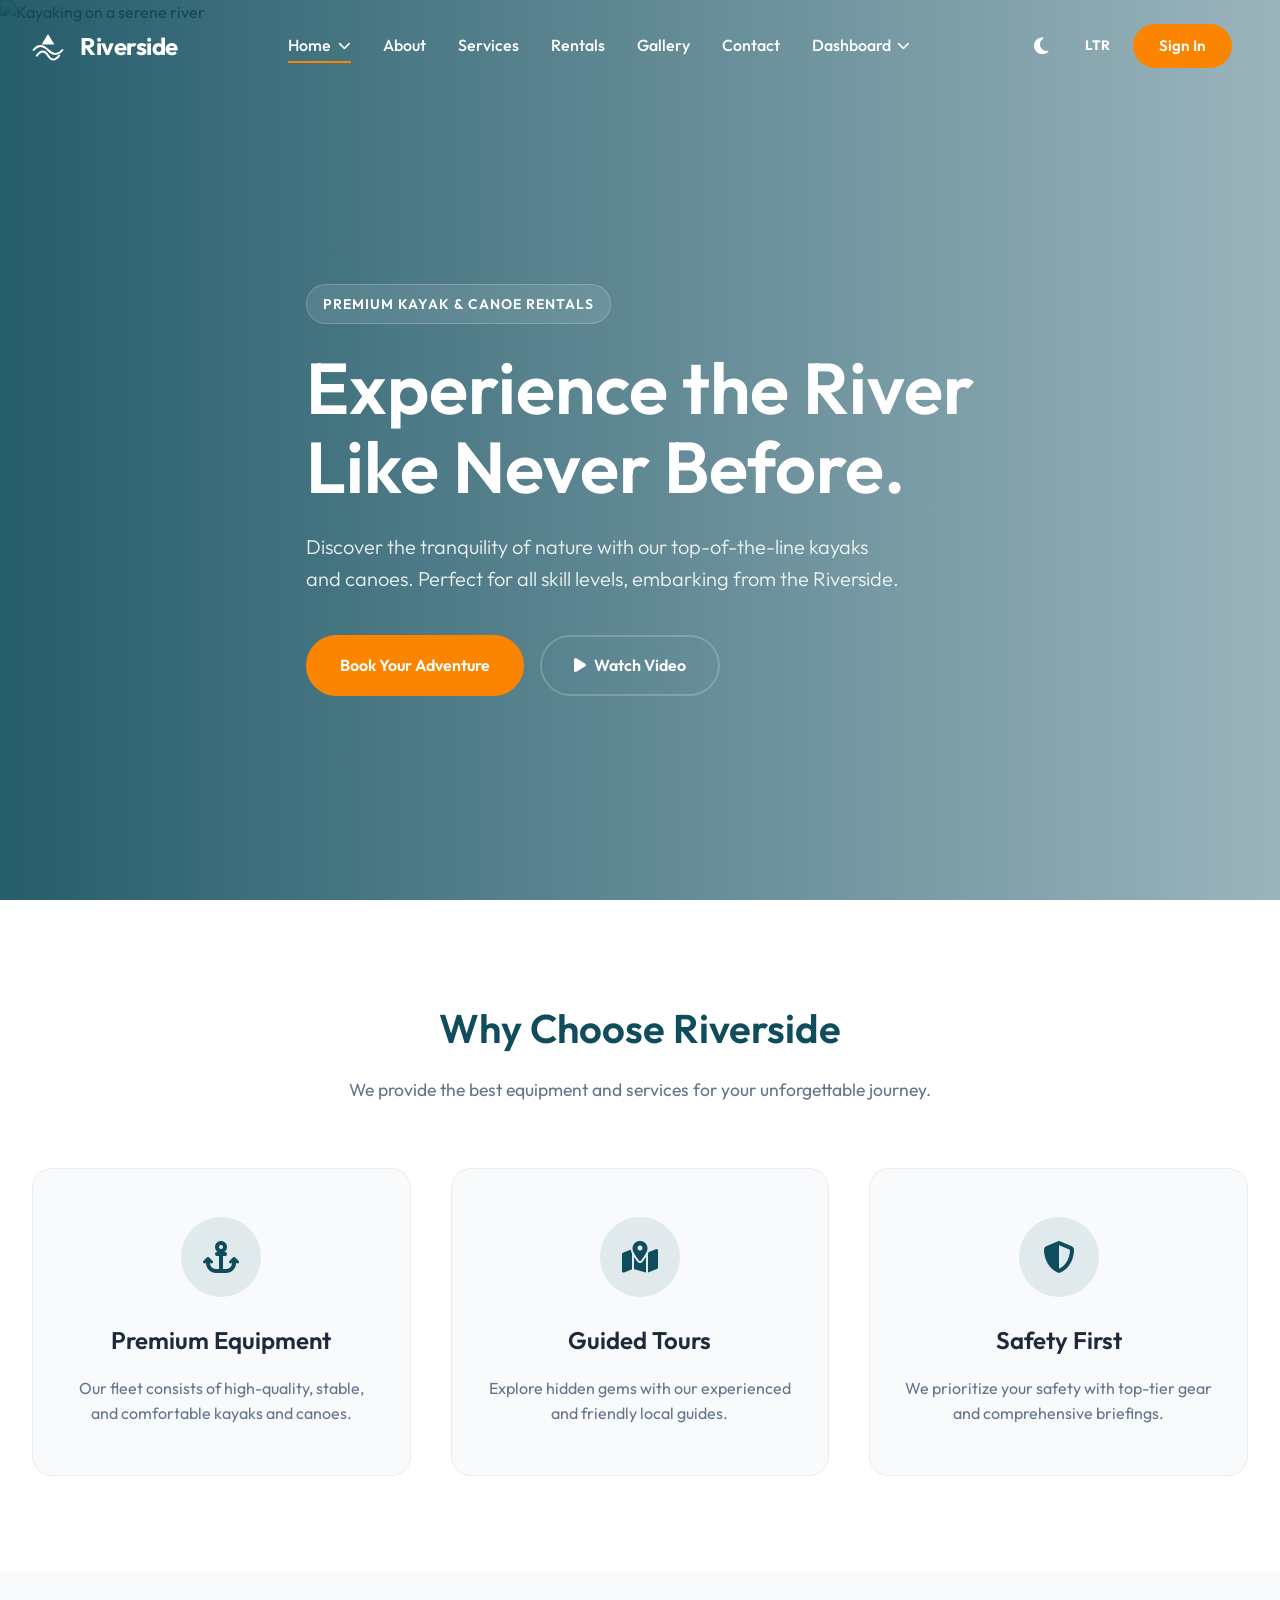
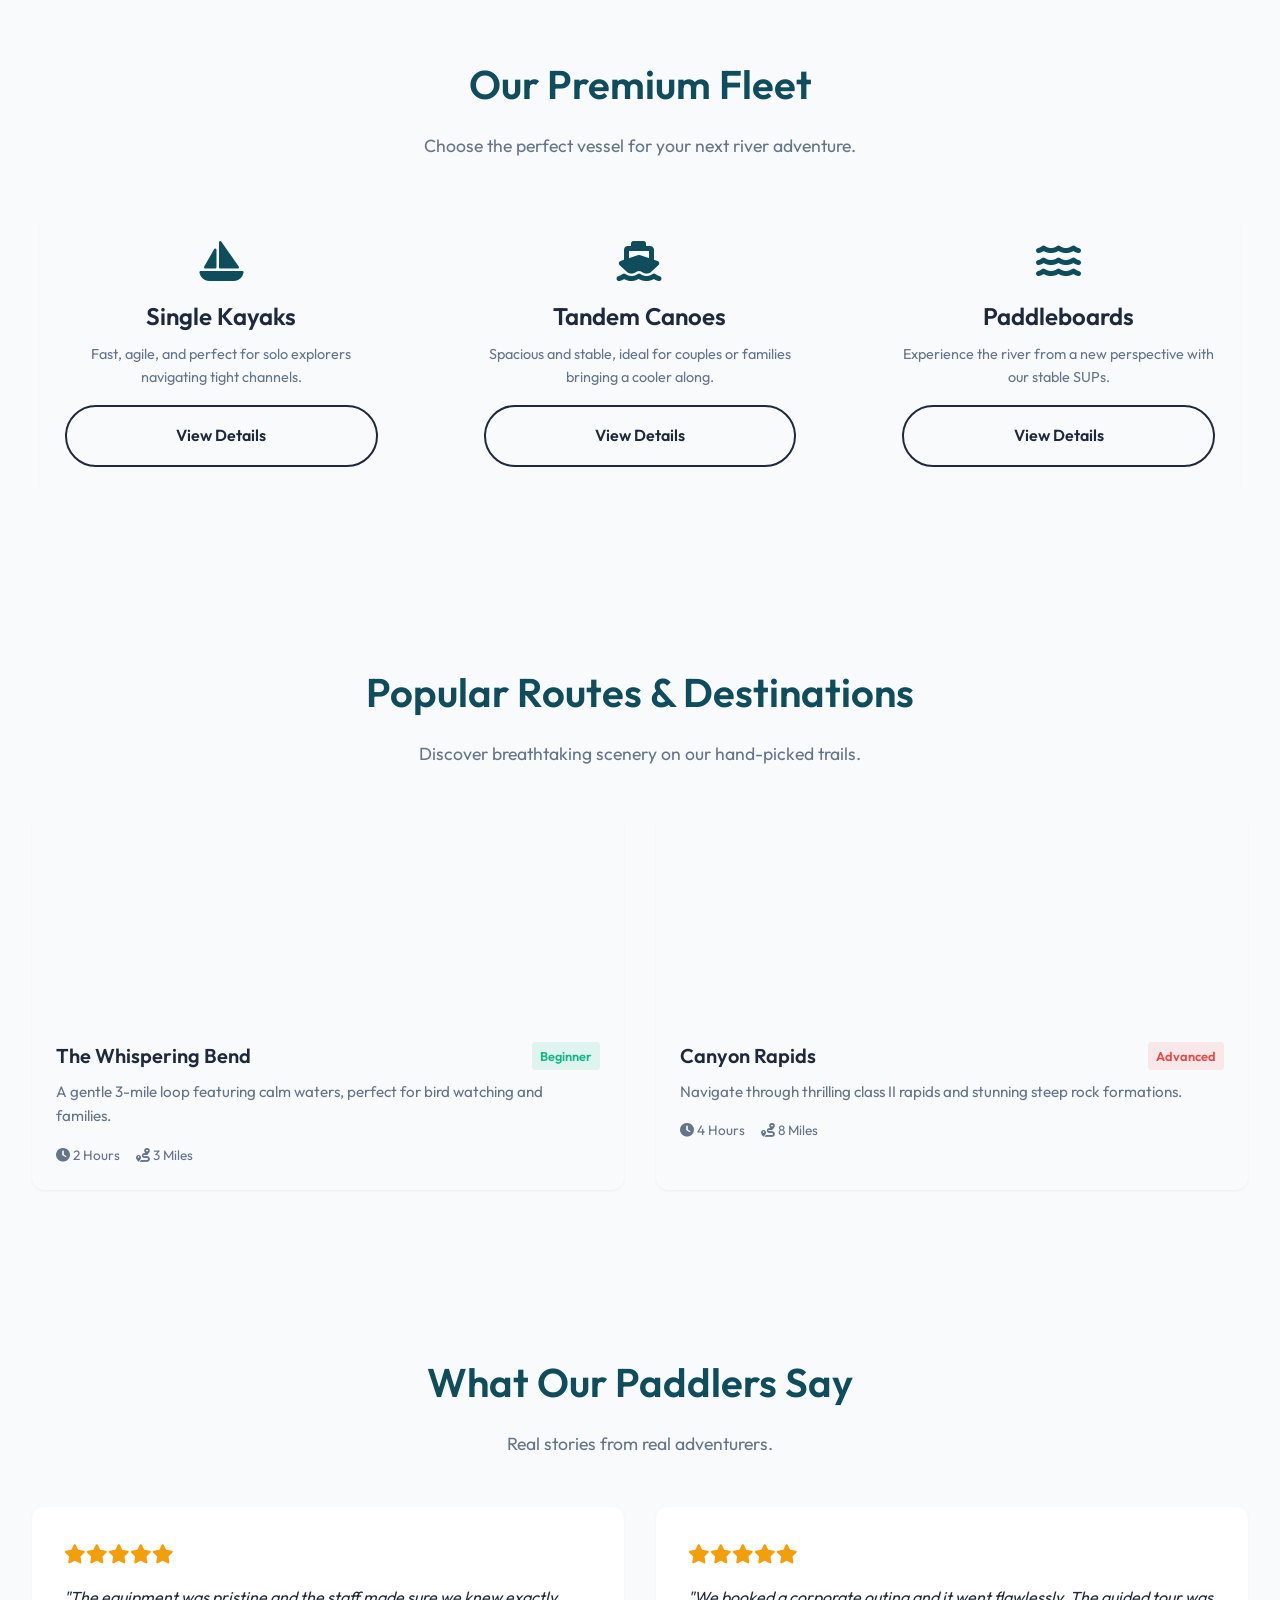
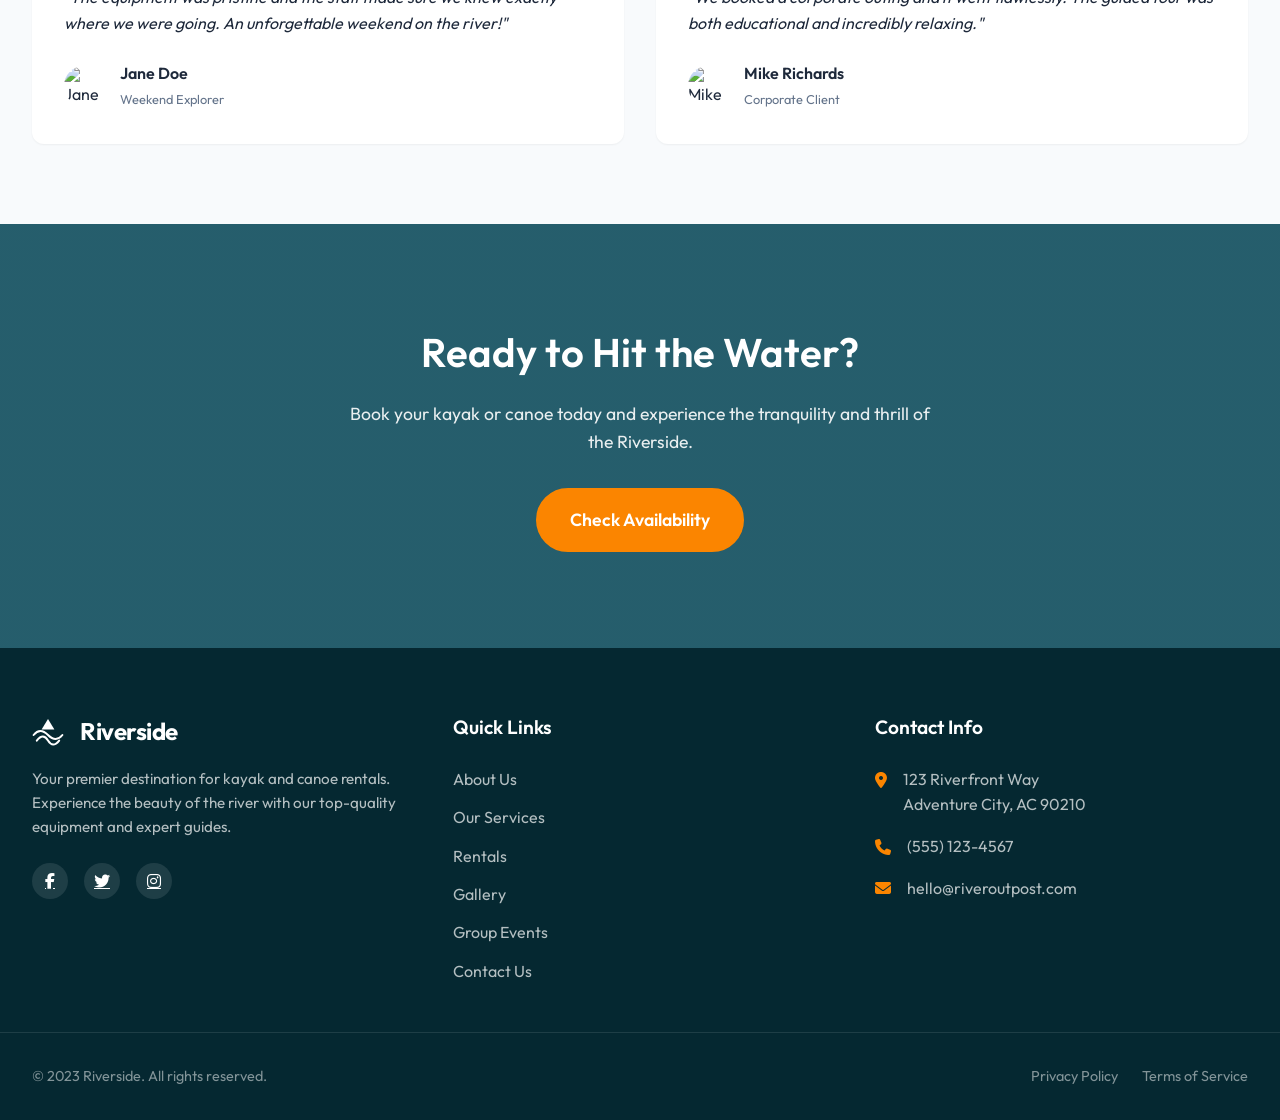
==== commit bfdacff2: "Fix UI issues, update images, resolve dark mode contrasts and layout alignments" ====
--- a/index.html
+++ b/index.html
@@ -19,8 +19,12 @@
     <header class="header">
         <div class="container header-container">
             <a href="#" class="logo">
-                <i class="fa-solid fa-water"></i>
-                Riverside
+                <svg class="brand-icon" viewBox="0 0 40 40" width="32" height="32" fill="none" stroke="currentColor" stroke-width="2.5" stroke-linecap="round" stroke-linejoin="round" style="margin-right: 0.5rem;">
+        <path d="M2 25 Q 10 15, 20 25 T 38 25" />
+        <path d="M6 32 Q 14 22, 20 32 T 34 32" />
+        <path d="M20 5 L 12 18 H 28 Z" fill="currentColor" stroke="none" />
+    </svg>
+    <span style="font-family: 'Outfit', sans-serif; font-weight: 700; letter-spacing: -0.5px;">Riverside</span>
             </a>
 
             <nav class="navbar">
@@ -34,6 +38,8 @@
                     </li>
                     <li class="nav-item"><a href="about.html" class="nav-link">About</a></li>
                     <li class="nav-item"><a href="services.html" class="nav-link">Services</a></li>
+                    <li class="nav-item"><a href="rentals.html" class="nav-link">Rentals</a></li>
+                    <li class="nav-item"><a href="gallery.html" class="nav-link">Gallery</a></li>
                     <li class="nav-item"><a href="#" class="nav-link">Contact</a></li>
                     <li class="nav-item has-dropdown">
                         <a href="#" class="nav-link">Dashboard <i class="fa-solid fa-chevron-down"></i></a>
@@ -46,7 +52,6 @@
             </nav>
 
             <div class="header-actions">
-                <a href="login.html" class="btn btn-primary nav-login-btn">Sign In</a>
                 <button id="theme-toggle-btn" class="icon-btn" aria-label="Toggle Theme">
                     <i class="fa-solid fa-moon"></i>
                 </button>
@@ -56,6 +61,7 @@
                 <button class="menu-btn" aria-label="Open menu">
                     <i class="fa-solid fa-bars"></i>
                 </button>
+                <a href="login.html" class="btn btn-primary nav-login-btn">Sign In</a>
             </div>
         </div>
     </header>
@@ -72,6 +78,8 @@
             </li>
             <li class="mobile-nav-item"><a href="about.html" class="mobile-nav-link">About</a></li>
             <li class="mobile-nav-item"><a href="services.html" class="mobile-nav-link">Services</a></li>
+            <li class="mobile-nav-item"><a href="rentals.html" class="mobile-nav-link">Rentals</a></li>
+            <li class="mobile-nav-item"><a href="gallery.html" class="mobile-nav-link">Gallery</a></li>
             <li class="mobile-nav-item"><a href="contact.html" class="mobile-nav-link">Contact</a></li>
             <li class="mobile-nav-item">
                 <a href="#" class="mobile-nav-link">Dashboard</a>
@@ -145,19 +153,19 @@
                         <i class="fa-solid fa-sailboat" style="font-size: 2.5rem; color: var(--primary-color); margin-bottom: 1rem;"></i>
                         <h3 style="margin-bottom: 0.5rem;">Single Kayaks</h3>
                         <p style="color: var(--text-light); margin-bottom: 1rem; font-size: 0.9rem;">Fast, agile, and perfect for solo explorers navigating tight channels.</p>
-                        <a href="#" class="btn btn-secondary" style="width: 100%;">View Details</a>
+                        <a href="#" class="btn btn-outline-dark" style="width: 100%;">View Details</a>
                     </div>
                     <div class="feature-card" style="padding: 2rem; border-radius: 12px; border: 1px solid var(--glass-border); text-align: center;">
                         <i class="fa-solid fa-ship" style="font-size: 2.5rem; color: var(--primary-color); margin-bottom: 1rem;"></i>
                         <h3 style="margin-bottom: 0.5rem;">Tandem Canoes</h3>
                         <p style="color: var(--text-light); margin-bottom: 1rem; font-size: 0.9rem;">Spacious and stable, ideal for couples or families bringing a cooler along.</p>
-                        <a href="#" class="btn btn-secondary" style="width: 100%;">View Details</a>
+                        <a href="#" class="btn btn-outline-dark" style="width: 100%;">View Details</a>
                     </div>
                     <div class="feature-card" style="padding: 2rem; border-radius: 12px; border: 1px solid var(--glass-border); text-align: center;">
                         <i class="fa-solid fa-water" style="font-size: 2.5rem; color: var(--primary-color); margin-bottom: 1rem;"></i>
                         <h3 style="margin-bottom: 0.5rem;">Paddleboards</h3>
                         <p style="color: var(--text-light); margin-bottom: 1rem; font-size: 0.9rem;">Experience the river from a new perspective with our stable SUPs.</p>
-                        <a href="#" class="btn btn-secondary" style="width: 100%;">View Details</a>
+                        <a href="#" class="btn btn-outline-dark" style="width: 100%;">View Details</a>
                     </div>
                 </div>
             </div>
@@ -175,10 +183,10 @@
                         <div style="height: 200px; background: url('https://images.unsplash.com/photo-1501785888041-af3ef285b470?ixlib=rb-4.0.3&auto=format&fit=crop&w=800&q=80') center/cover;"></div>
                         <div style="padding: 1.5rem;">
                             <div style="display: flex; justify-content: space-between; align-items: center; margin-bottom: 0.5rem;">
-                                <h3 style="font-size: 1.25rem;">The Whispering Bend</h3>
+                                <h3 style="font-size: 1.25rem; margin: 0;">The Whispering Bend</h3>
                                 <span style="background: rgba(16, 185, 129, 0.1); color: #10b981; padding: 0.25rem 0.5rem; border-radius: 4px; font-size: 0.8rem; font-weight: 600;">Beginner</span>
                             </div>
-                            <p style="color: var(--text-light); font-size: 0.95rem; margin-bottom: 1rem;">A gentle 3-mile loop featuring calm waters, perfect for bird watching and families.</p>
+                            <p style="color: var(--text-light); font-size: 0.95rem; margin-bottom: 1rem; margin-top: 0.5rem;">A gentle 3-mile loop featuring calm waters, perfect for bird watching and families.</p>
                             <div style="display: flex; gap: 1rem; font-size: 0.85rem; color: var(--text-light);">
                                 <span><i class="fa-solid fa-clock"></i> 2 Hours</span>
                                 <span><i class="fa-solid fa-route"></i> 3 Miles</span>
@@ -186,13 +194,13 @@
                         </div>
                     </div>
                     <div style="border-radius: 12px; overflow: hidden; box-shadow: var(--shadow-sm); transition: transform 0.3s; background: var(--bg-color);">
-                        <div style="height: 200px; background: url('https://images.unsplash.com/photo-1544198365-f5d60b6d8190?ixlib=rb-4.0.3&auto=format&fit=crop&w=800&q=80') center/cover;"></div>
+                        <div style="height: 200px; background: url('https://images.unsplash.com/photo-1534008897995-27a23e859048?ixlib=rb-4.0.3&auto=format&fit=crop&w=800&q=80') center/cover;"></div>
                         <div style="padding: 1.5rem;">
                             <div style="display: flex; justify-content: space-between; align-items: center; margin-bottom: 0.5rem;">
-                                <h3 style="font-size: 1.25rem;">Canyon Rapids</h3>
+                                <h3 style="font-size: 1.25rem; margin: 0;">Canyon Rapids</h3>
                                 <span style="background: rgba(239, 68, 68, 0.1); color: #ef4444; padding: 0.25rem 0.5rem; border-radius: 4px; font-size: 0.8rem; font-weight: 600;">Advanced</span>
                             </div>
-                            <p style="color: var(--text-light); font-size: 0.95rem; margin-bottom: 1rem;">Navigate through thrilling class II rapids and stunning steep rock formations.</p>
+                            <p style="color: var(--text-light); font-size: 0.95rem; margin-bottom: 1rem; margin-top: 0.5rem;">Navigate through thrilling class II rapids and stunning steep rock formations.</p>
                             <div style="display: flex; gap: 1rem; font-size: 0.85rem; color: var(--text-light);">
                                 <span><i class="fa-solid fa-clock"></i> 4 Hours</span>
                                 <span><i class="fa-solid fa-route"></i> 8 Miles</span>
@@ -217,9 +225,9 @@
                         </div>
                         <p style="font-style: italic; color: var(--text-dark); margin-bottom: 1.5rem;">"The equipment was pristine and the staff made sure we knew exactly where we were going. An unforgettable weekend on the river!"</p>
                         <div style="display: flex; align-items: center; gap: 1rem;">
-                            <div style="width: 40px; height: 40px; border-radius: 50%; background: var(--primary-color); display: flex; align-items: center; justify-content: center; color: white; font-weight: bold;">JD</div>
+                            <img src="https://images.unsplash.com/photo-1438761681033-6461ffad8d80?ixlib=rb-4.0.3&auto=format&fit=facearea&facepad=2&w=256&h=256&q=80" alt="Jane Doe" style="width: 40px; height: 40px; border-radius: 50%; object-fit: cover;">
                             <div>
-                                <h4 style="font-size: 1rem; margin: 0;">Jane Doe</h4>
+                                <h4 style="font-size: 1rem; margin: 0; color: var(--text-dark);">Jane Doe</h4>
                                 <span style="font-size: 0.8rem; color: var(--text-light);">Weekend Explorer</span>
                             </div>
                         </div>
@@ -230,9 +238,9 @@
                         </div>
                         <p style="font-style: italic; color: var(--text-dark); margin-bottom: 1.5rem;">"We booked a corporate outing and it went flawlessly. The guided tour was both educational and incredibly relaxing."</p>
                         <div style="display: flex; align-items: center; gap: 1rem;">
-                            <div style="width: 40px; height: 40px; border-radius: 50%; background: var(--secondary-color); display: flex; align-items: center; justify-content: center; color: white; font-weight: bold;">MR</div>
+                            <img src="https://images.unsplash.com/photo-1500648767791-00dcc994a43e?ixlib=rb-4.0.3&auto=format&fit=facearea&facepad=2&w=256&h=256&q=80" alt="Mike Richards" style="width: 40px; height: 40px; border-radius: 50%; object-fit: cover;">
                             <div>
-                                <h4 style="font-size: 1rem; margin: 0;">Mike Richards</h4>
+                                <h4 style="font-size: 1rem; margin: 0; color: var(--text-dark);">Mike Richards</h4>
                                 <span style="font-size: 0.8rem; color: var(--text-light);">Corporate Client</span>
                             </div>
                         </div>
@@ -256,8 +264,12 @@
         <div class="container" style="display: grid; grid-template-columns: repeat(auto-fit, minmax(250px, 1fr)); gap: 3rem; margin-bottom: 3rem;">
             <div>
                 <a href="index.html" class="logo" style="color: var(--white); margin-bottom: 1rem; display: inline-flex;">
-                    <i class="fa-solid fa-water"></i>
-                    Riverside
+                    <svg class="brand-icon" viewBox="0 0 40 40" width="32" height="32" fill="none" stroke="currentColor" stroke-width="2.5" stroke-linecap="round" stroke-linejoin="round" style="margin-right: 0.5rem;">
+        <path d="M2 25 Q 10 15, 20 25 T 38 25" />
+        <path d="M6 32 Q 14 22, 20 32 T 34 32" />
+        <path d="M20 5 L 12 18 H 28 Z" fill="currentColor" stroke="none" />
+    </svg>
+    <span style="font-family: 'Outfit', sans-serif; font-weight: 700; letter-spacing: -0.5px;">Riverside</span>
                 </a>
                 <p style="color: rgba(255,255,255,0.7); font-size: 0.95rem; margin-bottom: 1.5rem; line-height: 1.6;">Your premier destination for kayak and canoe rentals. Experience the beauty of the river with our top-quality equipment and expert guides.</p>
                 <div style="display: flex; gap: 1rem;">
@@ -272,6 +284,8 @@
                 <ul style="list-style: none; padding: 0; margin: 0; display: flex; flex-direction: column; gap: 0.8rem;">
                     <li><a href="about.html" style="color: rgba(255,255,255,0.7); text-decoration: none; transition: color 0.3s;">About Us</a></li>
                     <li><a href="services.html" style="color: rgba(255,255,255,0.7); text-decoration: none; transition: color 0.3s;">Our Services</a></li>
+                    <li><a href="rentals.html" style="color: rgba(255,255,255,0.7); text-decoration: none; transition: color 0.3s;">Rentals</a></li>
+                    <li><a href="gallery.html" style="color: rgba(255,255,255,0.7); text-decoration: none; transition: color 0.3s;">Gallery</a></li>
                     <li><a href="home2.html" style="color: rgba(255,255,255,0.7); text-decoration: none; transition: color 0.3s;">Group Events</a></li>
                     <li><a href="contact.html" style="color: rgba(255,255,255,0.7); text-decoration: none; transition: color 0.3s;">Contact Us</a></li>
                 </ul>
--- a/styles.css
+++ b/styles.css
@@ -1,3 +1,8 @@
+html, body {
+    overflow-x: hidden;
+    max-width: 100vw;
+}
+
 :root {
     --primary-color: #0f4c5c;
     --primary-dark: #052831;
@@ -18,7 +23,7 @@
 }
 
 [data-theme="dark"] {
-    --primary-color: #0a192f;
+    --primary-color: #48cae4;
     --primary-dark: #061021;
     --primary-light: #112240;
     --accent-color: #fb8500;
@@ -271,6 +276,14 @@
     overflow-x: hidden;
 }
 
+h1, h2, h3, h4, h5, h6 {
+    font-weight: 600;
+}
+
+p {
+    font-weight: 400;
+}
+
 /* RTL Support */
 html[dir="rtl"] {
     text-align: right;
@@ -366,7 +379,7 @@
     align-items: center;
     gap: 0.5rem;
     font-size: 1.5rem;
-    font-weight: 700;
+    font-weight: 600;
     color: var(--white);
     text-decoration: none;
     transition: var(--transition);
@@ -595,7 +608,7 @@
 
 .hero-title {
     font-size: 4.5rem;
-    font-weight: 700;
+    font-weight: 600;
     line-height: 1.1;
     margin-bottom: 1.5rem;
     animation: fadeInUp 1s ease;
@@ -758,6 +771,10 @@
 
 /* Responsive */
 @media (max-width: 768px) {
+    .page-header-content h1 {
+        font-size: 2.5rem !important;
+    }
+
     .nav-list {
         display: none;
     }
@@ -868,7 +885,8 @@
 /* Home 2 Hero Split Layout */
 .hero-split {
     background: var(--card-bg);
-    padding-top: 100px;
+    padding-top: 120px;
+    padding-bottom: 6rem;
     /* Offset for header */
 }
 
@@ -998,7 +1016,7 @@
     display: inline-block;
     margin-top: 1rem;
     font-size: 1.25rem;
-    font-weight: 700;
+    font-weight: 600;
     color: var(--primary-color);
 }
 
@@ -1032,7 +1050,7 @@
 
 .season-price {
     font-size: 2.5rem;
-    font-weight: 700;
+    font-weight: 600;
     color: var(--primary-color);
     margin-bottom: 1.5rem;
 }
@@ -1106,7 +1124,7 @@
 
 .page-header-content h1 {
     font-size: 3.5rem;
-    font-weight: 700;
+    font-weight: 600;
     margin-bottom: 1rem;
     animation: fadeInUp 0.8s ease;
 }
@@ -1654,7 +1672,7 @@
 
 .dash-page-title h1 {
     font-size: 1.75rem;
-    font-weight: 700;
+    font-weight: 600;
     color: var(--text-dark);
 }
 
@@ -1710,7 +1728,7 @@
 
 .kpi-value {
     font-size: 2rem;
-    font-weight: 700;
+    font-weight: 600;
     margin-bottom: 0.5rem;
     color: var(--text-dark);
 }
@@ -2077,7 +2095,7 @@
     justify-content: center;
     gap: 0.5rem;
     font-size: 1.8rem;
-    font-weight: 700;
+    font-weight: 600;
     color: var(--text-dark);
     text-decoration: none;
     margin-top: 2rem;
@@ -2284,6 +2302,479 @@
     margin-right: 0.5rem;
 }
 
-[data-theme="dark"] .faq-icon {
+   
+
+
+/* ---- NEW SERVICE PAGE STYLES ---- */
+
+/* Rental Grid */
+.rental-grid {
+    display: grid;
+    grid-template-columns: repeat(auto-fit, minmax(280px, 1fr));
+    gap: 2rem;
+}
+.rental-card {
+    background: var(--card-bg);
+    border-radius: 16px;
+    overflow: hidden;
+    box-shadow: var(--shadow-sm);
+    transition: var(--transition);
+    border: 1px solid var(--glass-border);
+    display: flex;
+    flex-direction: column;
+}
+.rental-card:hover {
+    transform: translateY(-5px);
+    box-shadow: var(--shadow-lg);
+}
+.rental-image {
+    position: relative;
+    height: 200px;
+}
+.rental-image img {
+    width: 100%;
+    height: 100%;
+    object-fit: cover;
+}
+.rental-badge {
+    position: absolute;
+    top: 1rem;
+    right: 1rem;
+    background: var(--accent-color);
+    color: white;
+    padding: 0.2rem 0.8rem;
+    border-radius: 20px;
+    font-size: 0.8rem;
+    font-weight: 600;
+}
+.rental-content {
+    padding: 1.5rem;
+    flex-grow: 1;
+    display: flex;
+    flex-direction: column;
+}
+.rental-content h3 {
+    margin-bottom: 0.5rem;
+    font-size: 1.25rem;
+    color: var(--text-dark);
+}
+.rental-content p {
+    color: var(--text-light);
+    font-size: 0.95rem;
+    margin-bottom: 1rem;
+    flex-grow: 1;
+}
+.rental-features {
+    list-style: none;
+    margin-bottom: 1.5rem;
+    padding-top: 1rem;
+    border-top: 1px solid var(--glass-border);
+}
+.rental-features li {
+    display: flex;
+    align-items: center;
+    gap: 0.5rem;
+    margin-bottom: 0.5rem;
+    font-size: 0.9rem;
+    color: var(--text-light);
+}
+.rental-features i {
+    color: #10b981;
+}
+.rental-footer {
+    display: flex;
+    justify-content: space-between;
+    align-items: center;
+    margin-top: auto;
+}
+.rental-price strong {
+    font-size: 1.5rem;
+    color: var(--text-dark);
+}
+.rental-price span {
+    color: var(--text-light);
+    font-size: 0.9rem;
+}
+
+/* Tours Split Layout */
+.tour-split {
+    display: grid;
+    grid-template-columns: 1fr 1fr;
+    gap: 4rem;
+    align-items: center;
+}
+.tour-feature {
+    display: flex;
+    gap: 1rem;
+    margin-bottom: 1.5rem;
+    padding: 1.5rem;
+    background: var(--card-bg);
+    border-radius: 12px;
+    box-shadow: var(--shadow-sm);
+    border: 1px solid var(--glass-border);
+}
+.tour-feature-icon {
+    width: 50px;
+    height: 50px;
+    background: rgba(15, 76, 92, 0.1);
+    color: var(--primary-color);
+    border-radius: 50%;
+    display: flex;
+    align-items: center;
+    justify-content: center;
+    font-size: 1.5rem;
+    flex-shrink: 0;
+}
+.tour-image-grid {
+    position: relative;
+    height: 100%;
+    min-height: 400px;
+}
+.img-main {
+    width: 80%;
+    height: 80%;
+    object-fit: cover;
+    border-radius: 16px;
+    position: absolute;
+    top: 0;
+    right: 0;
+    box-shadow: var(--shadow-md);
+}
+.img-sub {
+    width: 60%;
+    height: 60%;
+    object-fit: cover;
+    border-radius: 16px;
+    position: absolute;
+    bottom: 0;
+    left: 0;
+    border: 8px solid var(--bg-color);
+    box-shadow: var(--shadow-lg);
+}
+
+/* Safety Section */
+.safety-grid {
+    display: grid;
+    grid-template-columns: repeat(auto-fit, minmax(240px, 1fr));
+    gap: 2rem;
+}
+.safety-card {
+    text-align: center;
+    padding: 2rem;
+    background: var(--card-bg);
+    border-radius: 16px;
+    border: 1px solid var(--glass-border);
+}
+.safety-icon {
+    width: 64px;
+    height: 64px;
+    margin: 0 auto 1.5rem;
+    background: rgba(251, 133, 0, 0.1);
     color: var(--accent-color);
-}
+    border-radius: 50%;
+    display: flex;
+    align-items: center;
+    justify-content: center;
+    font-size: 1.75rem;
+}
+
+/* Membership Revamp */
+.membership-wrapper {
+    display: grid;
+    grid-template-columns: 1fr 1.5fr;
+    gap: 4rem;
+    align-items: center;
+}
+.benefits-list {
+    list-style: none;
+}
+.benefits-list li {
+    display: flex;
+    gap: 1.5rem;
+    margin-bottom: 2rem;
+}
+.benefit-icon {
+    width: 48px;
+    height: 48px;
+    background: var(--primary-color);
+    color: var(--white);
+    border-radius: 12px;
+    display: flex;
+    align-items: center;
+    justify-content: center;
+    font-size: 1.25rem;
+    flex-shrink: 0;
+}
+.membership-cards {
+    display: grid;
+    grid-template-columns: 1fr 1fr;
+    gap: 2rem;
+}
+
+/* Shuttle Banner */
+.shuttle-banner {
+    display: grid;
+    grid-template-columns: 1fr 1fr;
+    background: var(--primary-color);
+    border-radius: 24px;
+    overflow: hidden;
+}
+.shuttle-content {
+    padding: 4rem;
+}
+.shuttle-steps {
+    display: flex;
+    flex-direction: column;
+    gap: 1rem;
+    margin-top: 2rem;
+}
+.step {
+    display: flex;
+    align-items: center;
+    gap: 1rem;
+    color: var(--white);
+}
+.step-num {
+    width: 32px;
+    height: 32px;
+    background: var(--accent-color);
+    border-radius: 50%;
+    display: flex;
+    align-items: center;
+    justify-content: center;
+    font-weight: 600;
+}
+.shuttle-image img {
+    width: 100%;
+    height: 100%;
+    object-fit: cover;
+}
+
+/* Modal */
+.modal-overlay {
+    position: fixed;
+    top: 0;
+    left: 0;
+    width: 100%;
+    height: 100%;
+    background: rgba(0, 0, 0, 0.5);
+    backdrop-filter: blur(4px);
+    z-index: 2000;
+    display: flex;
+    align-items: center;
+    justify-content: center;
+    opacity: 0;
+    visibility: hidden;
+    transition: var(--transition);
+}
+.modal-overlay.active {
+    opacity: 1;
+    visibility: visible;
+}
+.modal-container {
+    background: var(--card-bg);
+    width: 100%;
+    max-width: 500px;
+    border-radius: 16px;
+    box-shadow: var(--shadow-lg);
+    transform: translateY(20px);
+    transition: var(--transition);
+    max-height: 90vh;
+    overflow-y: auto;
+}
+.modal-overlay.active .modal-container {
+    transform: translateY(0);
+}
+.modal-header {
+    padding: 1.5rem;
+    border-bottom: 1px solid var(--glass-border);
+    display: flex;
+    justify-content: space-between;
+    align-items: center;
+}
+.modal-header h3 {
+    margin: 0;
+    color: var(--text-dark);
+}
+.close-modal {
+    background: none;
+    border: none;
+    font-size: 1.25rem;
+    color: var(--text-light);
+    cursor: pointer;
+    transition: var(--transition);
+}
+.close-modal:hover {
+    color: var(--accent-color);
+    transform: rotate(90deg);
+}
+.modal-body {
+    padding: 1.5rem;
+}
+.form-group {
+    margin-bottom: 1.5rem;
+}
+.form-group label {
+    display: block;
+    margin-bottom: 0.5rem;
+    color: var(--text-dark);
+    font-weight: 500;
+}
+.form-group input, .form-group textarea {
+    width: 100%;
+    padding: 0.75rem;
+    border: 1px solid var(--glass-border);
+    border-radius: 8px;
+    background: var(--bg-color);
+    color: var(--text-dark);
+    font-family: inherit;
+}
+.form-row {
+    display: grid;
+    grid-template-columns: 1fr 1fr;
+    gap: 1rem;
+}
+
+/* Dark Mode specific overrides for new sections */
+[data-theme="dark"] .tour-feature-icon {
+    background: rgba(251, 133, 0, 0.1);
+    color: var(--accent-color);
+}
+[data-theme="dark"] .benefit-icon {
+    background: rgba(251, 133, 0, 0.1);
+    color: var(--accent-color);
+}
+[data-theme="dark"] .shuttle-banner {
+    background: var(--card-bg);
+    border: 1px solid rgba(255,255,255,0.1);
+}
+[data-theme="dark"] .shuttle-content h2,
+[data-theme="dark"] .shuttle-content .step span {
+    color: var(--text-dark) !important;
+}
+[data-theme="dark"] .shuttle-content p {
+    color: var(--text-light) !important;
+}
+[data-theme="dark"] .shuttle-content .btn-primary {
+    background: var(--accent-color) !important;
+    color: white !important;
+}
+
+/* Responsive Overrides */
+@media (max-width: 992px) {
+    .tour-split, .membership-wrapper, .shuttle-banner {
+        grid-template-columns: 1fr;
+    }
+    .img-main, .img-sub {
+        position: relative;
+        width: 100%;
+        height: auto;
+        border: none;
+    }
+    .tour-image-grid {
+        display: flex;
+        flex-direction: column;
+        gap: 1rem;
+        min-height: auto;
+    }
+}
+
+/* ---- NEW GALLERY PAGE STYLES ---- */
+.gallery-grid {
+    display: grid;
+    grid-template-columns: repeat(auto-fill, minmax(250px, 1fr));
+    grid-auto-rows: 250px;
+    gap: 1.5rem;
+}
+
+.gallery-item {
+    position: relative;
+    border-radius: 16px;
+    overflow: hidden;
+    cursor: pointer;
+    box-shadow: var(--shadow-sm);
+    transition: var(--transition);
+}
+
+.gallery-item:hover {
+    box-shadow: var(--shadow-lg);
+    transform: translateY(-5px);
+}
+
+.gallery-item img {
+    width: 100%;
+    height: 100%;
+    object-fit: cover;
+    transition: transform 0.5s ease;
+}
+
+.gallery-item:hover img {
+    transform: scale(1.1);
+}
+
+.gallery-overlay {
+    position: absolute;
+    inset: 0;
+    background: linear-gradient(to top, rgba(0,0,0,0.8), transparent);
+    display: flex;
+    align-items: flex-end;
+    padding: 1.5rem;
+    opacity: 0;
+    transition: opacity 0.3s ease;
+}
+
+.gallery-item:hover .gallery-overlay {
+    opacity: 1;
+}
+
+.gallery-overlay span {
+    color: white;
+    font-size: 1.25rem;
+    font-weight: 500;
+    transform: translateY(20px);
+    transition: transform 0.3s ease;
+}
+
+.gallery-item:hover .gallery-overlay span {
+    transform: translateY(0);
+}
+
+@media (min-width: 768px) {
+    .item-wide {
+        grid-column: span 2;
+    }
+    .item-tall {
+        grid-row: span 2;
+    }
+}
+
+/* ---- FAQ ACCORDION STYLES ---- */
+.faq-item summary {
+    list-style: none;
+}
+.faq-item summary::-webkit-details-marker {
+    display: none;
+}
+.faq-item[open] .faq-icon {
+    transform: rotate(180deg);
+}
+.faq-icon {
+    transition: transform 0.3s ease;
+}
+
+/* Operating Hours List Items */
+.hours-item {
+    display: flex;
+    justify-content: space-between;
+    align-items: center;
+    border-bottom: 1px solid rgba(0,0,0,0.05);
+    padding: 0.5rem 0;
+    gap: 1rem;
+}
+
+@media (max-width: 360px) {
+    .hours-item {
+        flex-direction: column;
+        gap: 0.25rem;
+    }
+}
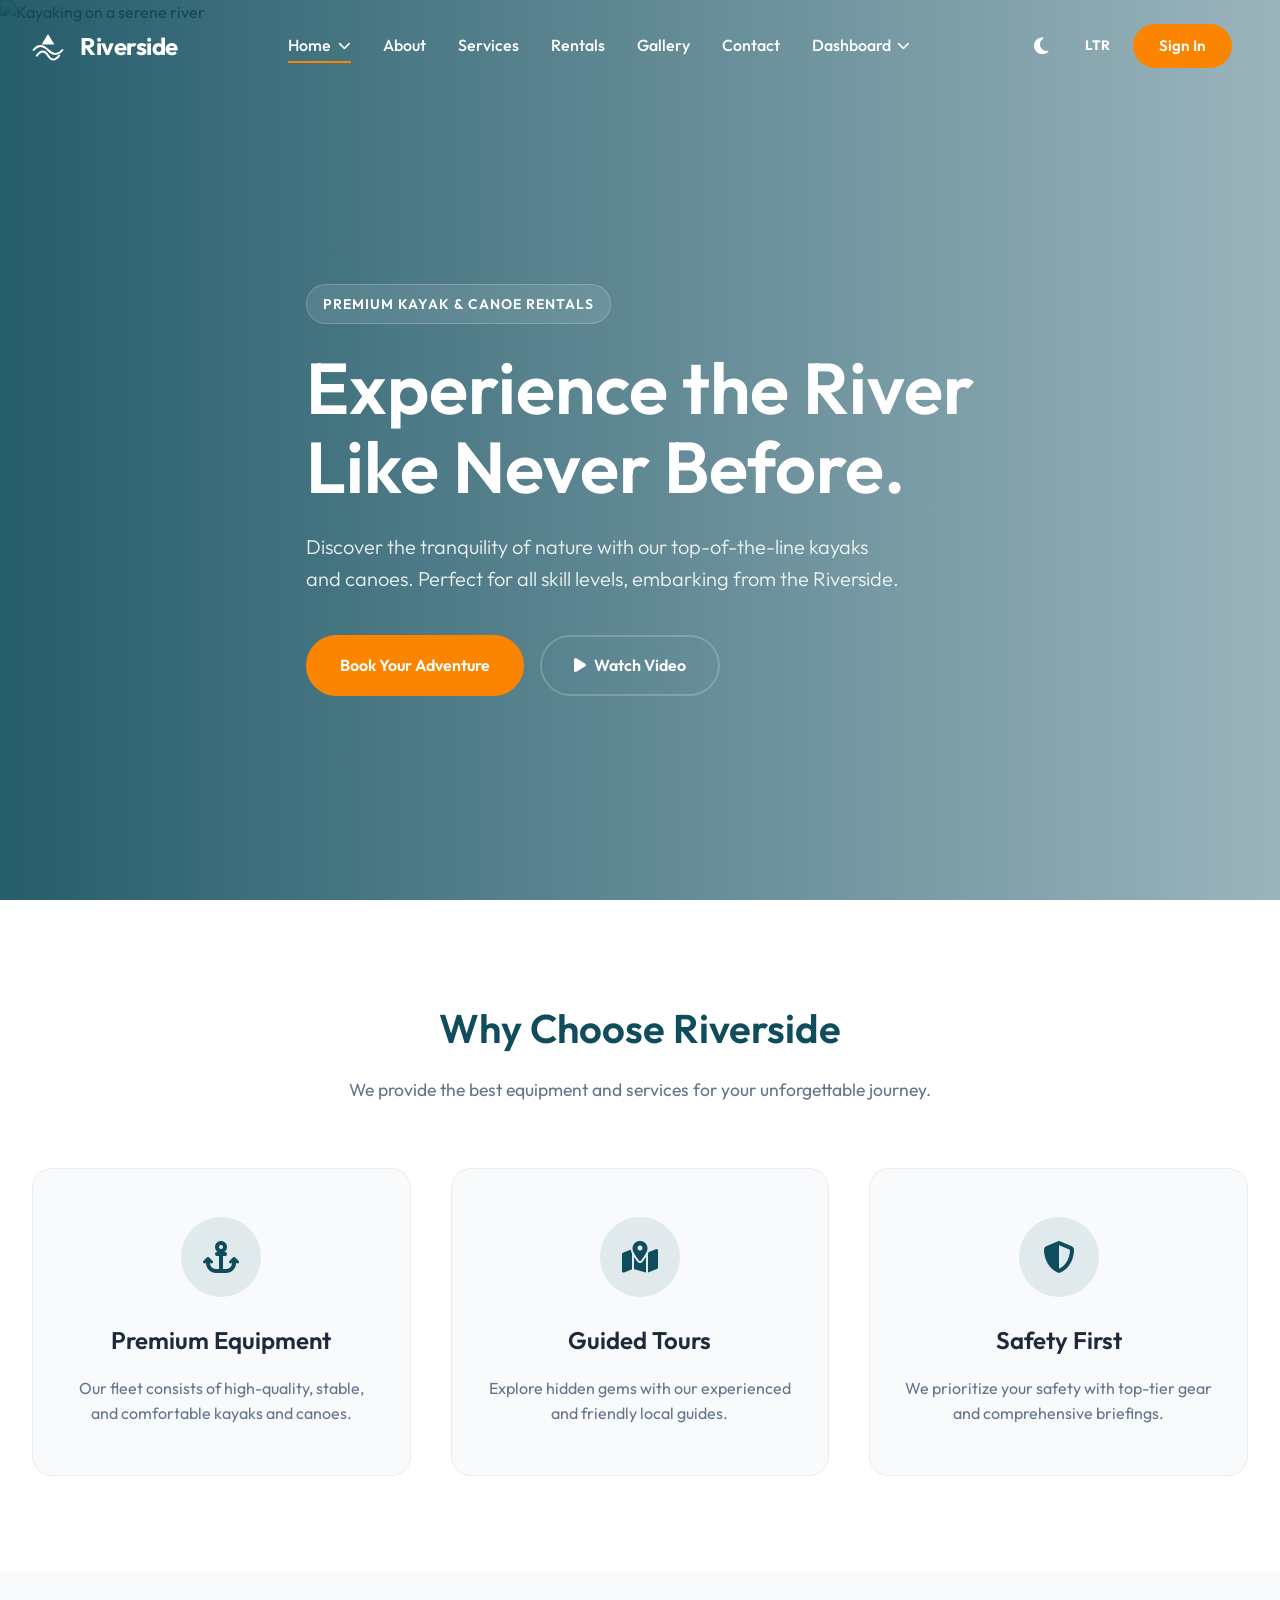
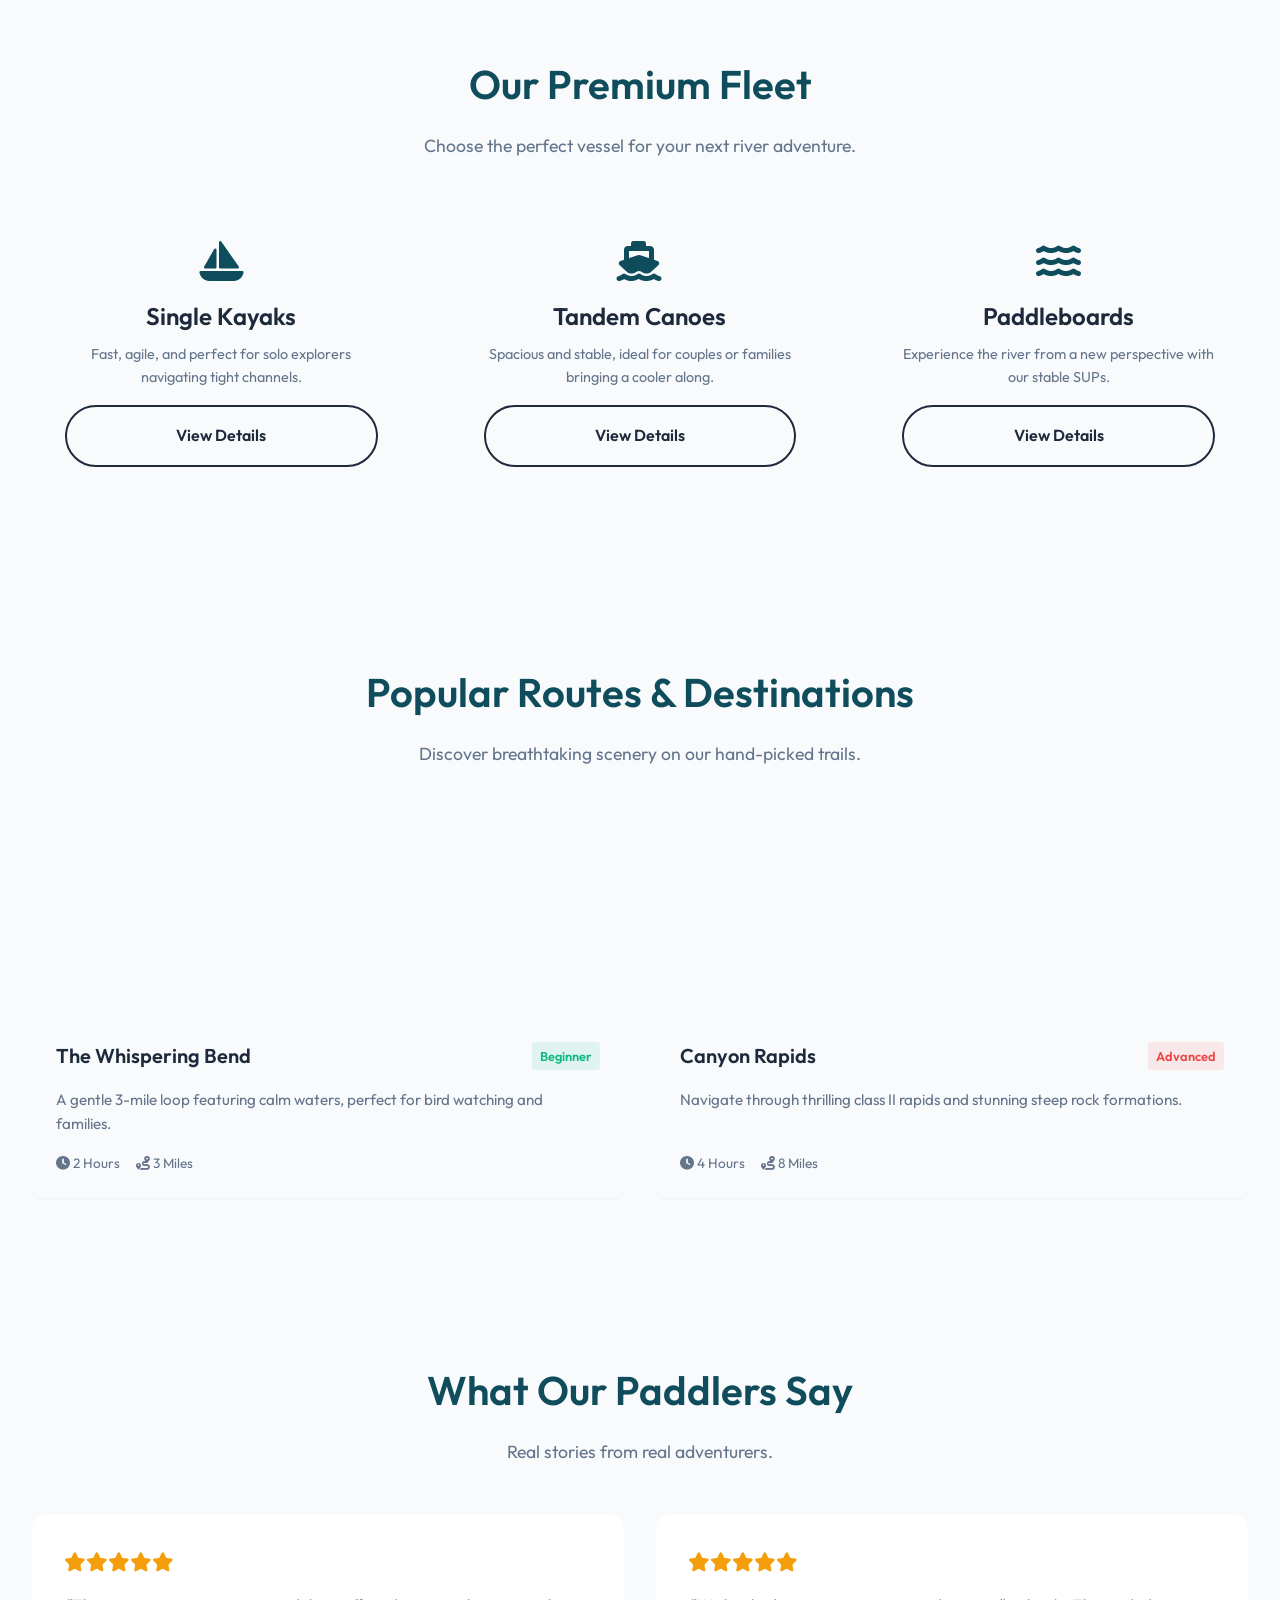
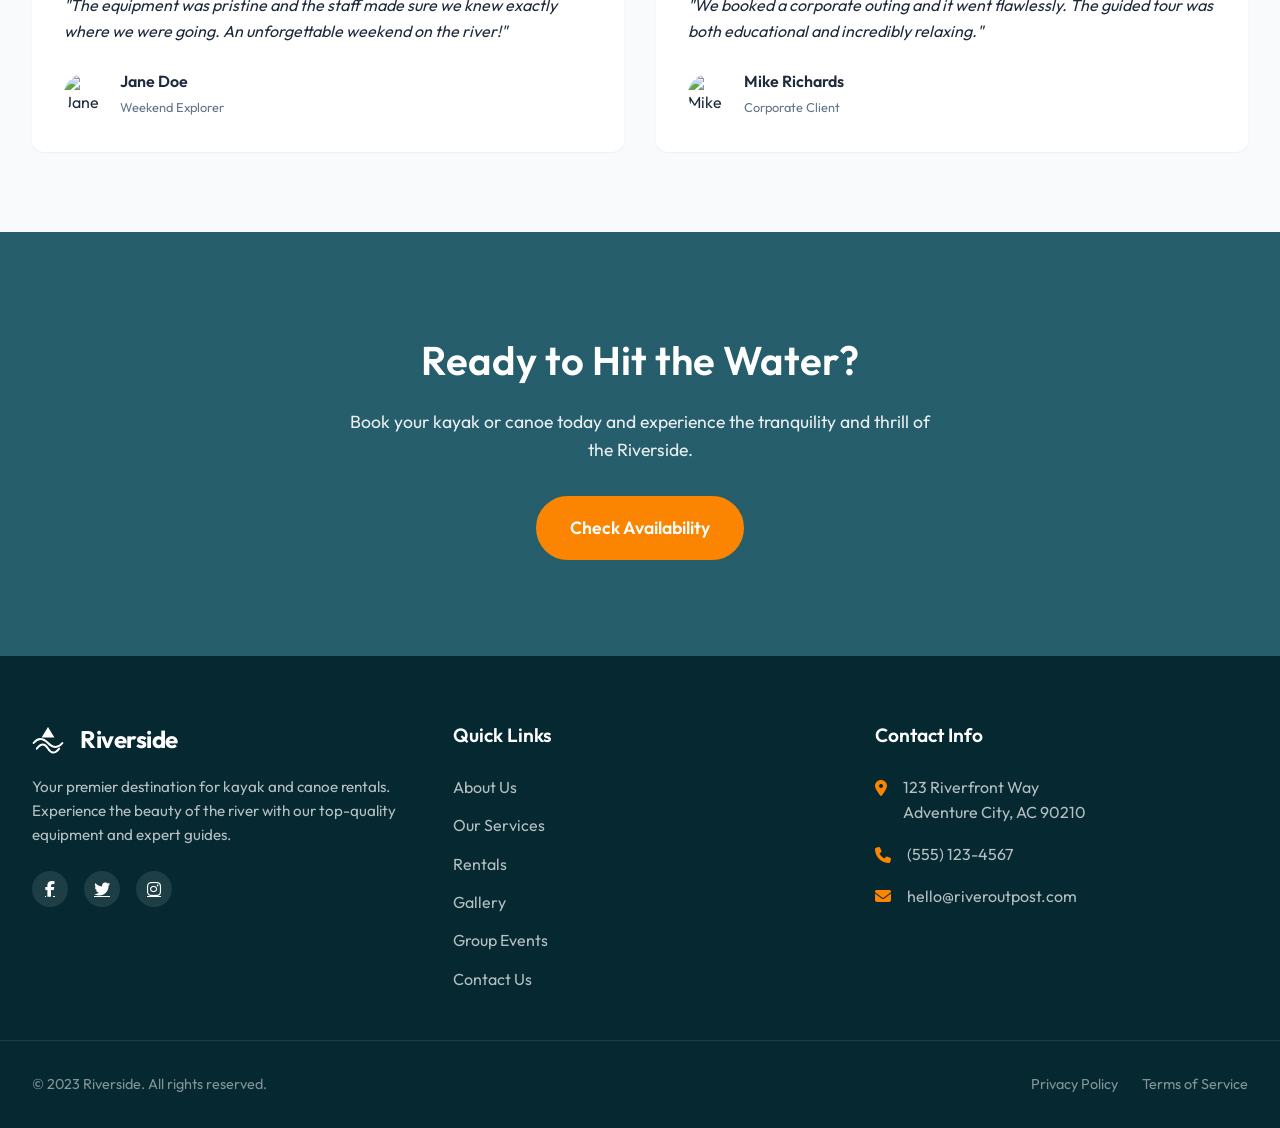
==== commit 90be77db: "Fix UI alignments for FAQ, Rentals CTAs, Membership layout, Contact subscribe form, and 1024px navba" ====
--- a/index.html
+++ b/index.html
@@ -179,29 +179,29 @@
                     <p style="color: var(--text-light);">Discover breathtaking scenery on our hand-picked trails.</p>
                 </div>
                 <div style="display: grid; grid-template-columns: repeat(auto-fit, minmax(300px, 1fr)); gap: 2rem;">
-                    <div style="border-radius: 12px; overflow: hidden; box-shadow: var(--shadow-sm); transition: transform 0.3s; background: var(--bg-color);">
+                    <div style="border-radius: 12px; overflow: hidden; box-shadow: var(--shadow-sm); transition: transform 0.3s; background: var(--bg-color); display: flex; flex-direction: column;">
                         <div style="height: 200px; background: url('https://images.unsplash.com/photo-1501785888041-af3ef285b470?ixlib=rb-4.0.3&auto=format&fit=crop&w=800&q=80') center/cover;"></div>
-                        <div style="padding: 1.5rem;">
+                        <div style="padding: 1.5rem; display: flex; flex-direction: column; flex-grow: 1;">
                             <div style="display: flex; justify-content: space-between; align-items: center; margin-bottom: 0.5rem;">
                                 <h3 style="font-size: 1.25rem; margin: 0;">The Whispering Bend</h3>
                                 <span style="background: rgba(16, 185, 129, 0.1); color: #10b981; padding: 0.25rem 0.5rem; border-radius: 4px; font-size: 0.8rem; font-weight: 600;">Beginner</span>
                             </div>
                             <p style="color: var(--text-light); font-size: 0.95rem; margin-bottom: 1rem; margin-top: 0.5rem;">A gentle 3-mile loop featuring calm waters, perfect for bird watching and families.</p>
-                            <div style="display: flex; gap: 1rem; font-size: 0.85rem; color: var(--text-light);">
+                            <div style="display: flex; gap: 1rem; font-size: 0.85rem; color: var(--text-light); margin-top: auto;">
                                 <span><i class="fa-solid fa-clock"></i> 2 Hours</span>
                                 <span><i class="fa-solid fa-route"></i> 3 Miles</span>
                             </div>
                         </div>
                     </div>
-                    <div style="border-radius: 12px; overflow: hidden; box-shadow: var(--shadow-sm); transition: transform 0.3s; background: var(--bg-color);">
+                    <div style="border-radius: 12px; overflow: hidden; box-shadow: var(--shadow-sm); transition: transform 0.3s; background: var(--bg-color); display: flex; flex-direction: column;">
                         <div style="height: 200px; background: url('https://images.unsplash.com/photo-1534008897995-27a23e859048?ixlib=rb-4.0.3&auto=format&fit=crop&w=800&q=80') center/cover;"></div>
-                        <div style="padding: 1.5rem;">
+                        <div style="padding: 1.5rem; display: flex; flex-direction: column; flex-grow: 1;">
                             <div style="display: flex; justify-content: space-between; align-items: center; margin-bottom: 0.5rem;">
                                 <h3 style="font-size: 1.25rem; margin: 0;">Canyon Rapids</h3>
                                 <span style="background: rgba(239, 68, 68, 0.1); color: #ef4444; padding: 0.25rem 0.5rem; border-radius: 4px; font-size: 0.8rem; font-weight: 600;">Advanced</span>
                             </div>
                             <p style="color: var(--text-light); font-size: 0.95rem; margin-bottom: 1rem; margin-top: 0.5rem;">Navigate through thrilling class II rapids and stunning steep rock formations.</p>
-                            <div style="display: flex; gap: 1rem; font-size: 0.85rem; color: var(--text-light);">
+                            <div style="display: flex; gap: 1rem; font-size: 0.85rem; color: var(--text-light); margin-top: auto;">
                                 <span><i class="fa-solid fa-clock"></i> 4 Hours</span>
                                 <span><i class="fa-solid fa-route"></i> 8 Miles</span>
                             </div>
--- a/styles.css
+++ b/styles.css
@@ -433,6 +433,22 @@
     font-size: 0.8rem;
 }
 
+@media (max-width: 1100px) {
+    .nav-list {
+        gap: 0.8rem;
+    }
+    .nav-link {
+        font-size: 0.85rem;
+    }
+    .header-actions {
+        gap: 0.5rem;
+    }
+    .btn-primary {
+        padding: 0.6rem 1.2rem;
+        font-size: 0.9rem;
+    }
+}
+
 /* Dropdown */
 .has-dropdown {
     position: relative;
@@ -606,6 +622,18 @@
     backdrop-filter: blur(4px);
 }
 
+.badge-primary {
+    background-color: rgba(15, 76, 92, 0.1);
+    color: var(--primary-color);
+    border-color: rgba(15, 76, 92, 0.2);
+}
+
+[data-theme="dark"] .badge-primary {
+    background-color: rgba(72, 202, 228, 0.1);
+    color: var(--primary-color);
+    border-color: rgba(72, 202, 228, 0.2);
+}
+
 .hero-title {
     font-size: 4.5rem;
     font-weight: 600;
@@ -2662,7 +2690,7 @@
 
 /* Responsive Overrides */
 @media (max-width: 992px) {
-    .tour-split, .membership-wrapper, .shuttle-banner {
+    .tour-split, .membership-wrapper, .shuttle-banner, .membership-cards {
         grid-template-columns: 1fr;
     }
     .img-main, .img-sub {
@@ -2748,18 +2776,64 @@
     }
 }
 
-/* ---- FAQ ACCORDION STYLES ---- */
+/* ---- FAQ STYLES ---- */
+.faq-section {
+    padding: 5rem 0;
+    background-color: var(--bg-color);
+}
+
+.faq-header p {
+    color: var(--text-light);
+}
+
+.faq-grid {
+    max-width: 800px;
+    margin: 0 auto;
+    display: flex;
+    flex-direction: column;
+    gap: 1rem;
+}
+
+.faq-item {
+    background: var(--card-bg);
+    border-radius: 12px;
+    border: 1px solid var(--glass-border);
+    overflow: hidden;
+    transition: var(--transition);
+}
+
+.faq-item:hover {
+    box-shadow: var(--shadow-sm);
+}
+
 .faq-item summary {
+    padding: 1.5rem;
+    font-weight: 600;
+    cursor: pointer;
+    display: flex;
+    align-items: center;
+    justify-content: space-between;
+    color: var(--text-dark);
     list-style: none;
 }
+
 .faq-item summary::-webkit-details-marker {
     display: none;
 }
+
+.faq-content {
+    padding: 0 1.5rem 1.5rem;
+    color: var(--text-light);
+    line-height: 1.6;
+}
+
+.faq-icon {
+    transition: transform 0.3s ease;
+    color: var(--primary-color);
+}
+
 .faq-item[open] .faq-icon {
     transform: rotate(180deg);
-}
-.faq-icon {
-    transition: transform 0.3s ease;
 }
 
 /* Operating Hours List Items */
@@ -2770,6 +2844,31 @@
     border-bottom: 1px solid rgba(0,0,0,0.05);
     padding: 0.5rem 0;
     gap: 1rem;
+}
+
+/* Newsletter Form */
+.newsletter-form {
+    display: flex;
+    gap: 0.5rem;
+    max-width: 500px;
+    margin: 0 auto;
+}
+
+.newsletter-input {
+    flex: 1;
+    padding: 1rem 1.5rem;
+    border: none;
+    border-radius: 6px;
+    font-family: inherit;
+    font-size: 1rem;
+    outline: none;
+    width: 100%;
+}
+
+@media (max-width: 576px) {
+    .newsletter-form {
+        flex-direction: column;
+    }
 }
 
 @media (max-width: 360px) {
